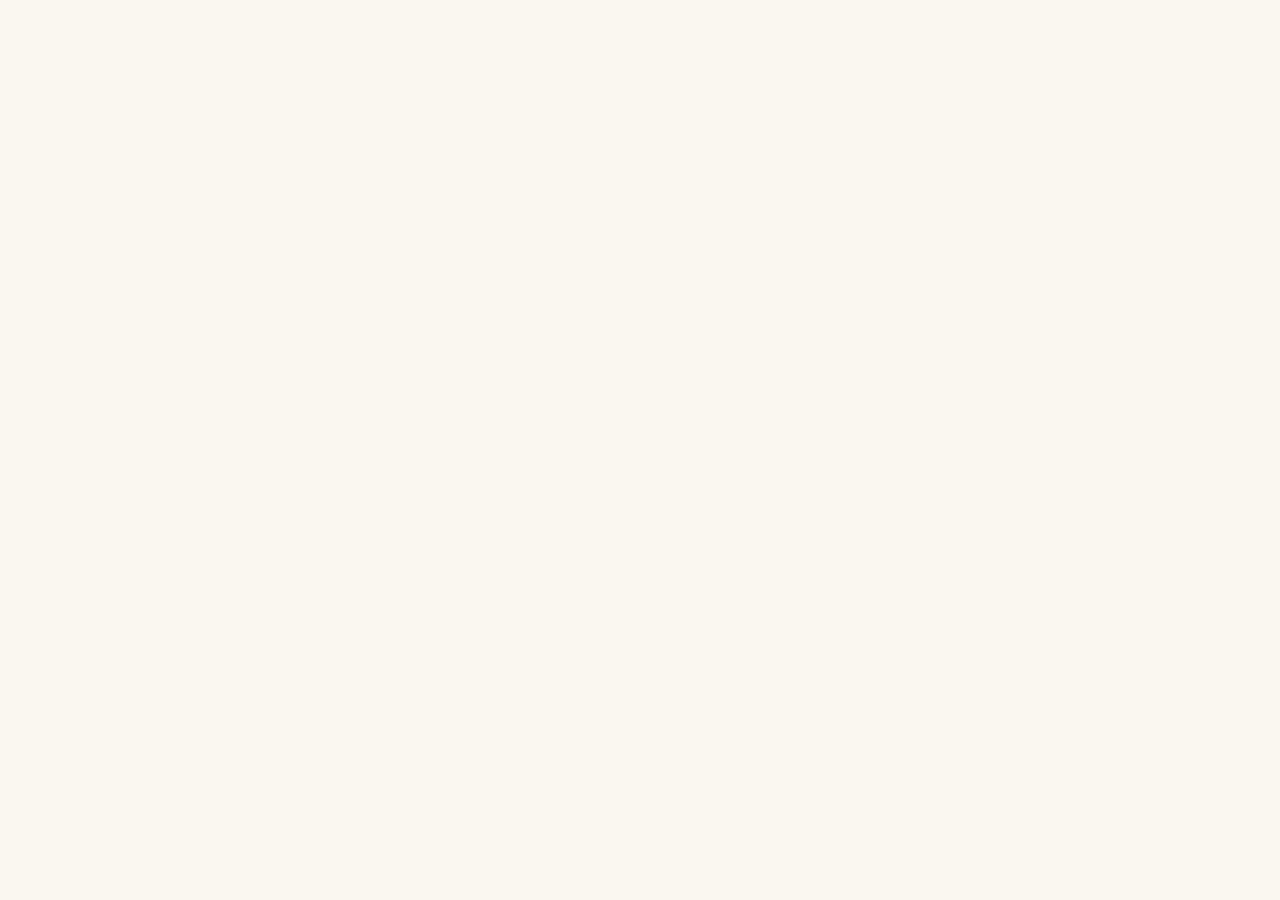
==== about.html @ ccf99bd1 "Add files via upload" ====
<!DOCTYPE html>
<html lang="en">
<head>
<meta charset="UTF-8" />
<meta name="viewport" content="width=device-width, initial-scale=1.0" />
<title>About — Beyond Japanese</title>
<link rel="preconnect" href="https://fonts.googleapis.com" />
<link rel="preconnect" href="https://fonts.gstatic.com" crossorigin />
<link href="https://fonts.googleapis.com/css2?family=Plus+Jakarta+Sans:wght@400;500;600;700;800&family=JetBrains+Mono:wght@400;500&display=swap" rel="stylesheet" />
<link rel="stylesheet" href="styles.css" />
<link rel="stylesheet" href="about-styles.css" />
</head>
<body>
<div id="root"></div>
<script src="https://unpkg.com/react@18.3.1/umd/react.development.js" integrity="sha384-hD6/rw4ppMLGNu3tX5cjIb+uRZ7UkRJ6BPkLpg4hAu/6onKUg4lLsHAs9EBPT82L" crossorigin="anonymous"></script>
<script src="https://unpkg.com/react-dom@18.3.1/umd/react-dom.development.js" integrity="sha384-u6aeetuaXnQ38mYT8rp6sbXaQe3NL9t+IBXmnYxwkUI2Hw4bsp2Wvmx4yRQF1uAm" crossorigin="anonymous"></script>
<script src="https://unpkg.com/@babel/standalone@7.29.0/babel.min.js" integrity="sha384-m08KidiNqLdpJqLq95G/LEi8Qvjl/xUYll3QILypMoQ65QorJ9Lvtp2RXYGBFj1y" crossorigin="anonymous"></script>
<script type="text/babel" src="sections.jsx?v=2"></script>
<script type="text/babel" src="about-page.jsx?v=2"></script>
</body>
</html>
---- styles.css ----
/* Beyond Japanese — Landing Page Styles */

:root {
  --blue: #0D7A99;
  --blue-deep: #0a5d75;
  --blue-soft: #e8f2f5;
  --red: #C63C47;
  --red-soft: #b73340;
  --beige: #F5EFE0;
  --beige-deep: #ece4cf;
  --cream: #FAF7F1;
  --white: #ffffff;
  --ink: #583822;
  --ink-soft: #383c3c;   /* medium-weight text — calm modern neutral */
  --brown: #583822;       /* warm earthy body / small supporting text */
  --stone: #6b6b6b;
  --stone-light: #9a9a9a;
  --green: #7A8F6E;
  --line: #e8e4d8;

  --radius-card: 24px;
  --radius-lg: 28px;
  --radius-pill: 999px;

  --shadow-card: 0 1px 2px rgba(31, 42, 46, 0.04), 0 8px 24px rgba(31, 42, 46, 0.06);
  --shadow-soft: 0 1px 2px rgba(31, 42, 46, 0.03), 0 12px 40px rgba(31, 42, 46, 0.05);
}

* { box-sizing: border-box; }
html, body { margin: 0; padding: 0; }

body {
  font-family: 'Plus Jakarta Sans', system-ui, -apple-system, sans-serif;
  background: var(--cream);
  color: var(--ink);
  line-height: 1.55;
  -webkit-font-smoothing: antialiased;
  font-feature-settings: "ss01", "cv11";
}

img { max-width: 100%; display: block; }

.container {
  max-width: 1240px;
  margin: 0 auto;
  padding: 0 32px;
}

.container-narrow {
  max-width: 980px;
  margin: 0 auto;
  padding: 0 32px;
}

/* Typography */
.eyebrow {
  font-size: 13px;
  font-weight: 600;
  letter-spacing: 0.18em;
  text-transform: uppercase;
  color: var(--red);
}
.eyebrow.muted { color: var(--blue); }

h1, h2, h3, h4 {
  font-weight: 700;
  letter-spacing: -0.02em;
  color: var(--ink);
  margin: 0;
  text-wrap: balance;
}

.h-display {
  font-size: clamp(48px, 7vw, 96px);
  font-weight: 800;
  line-height: 1.02;
  letter-spacing: -0.035em;
  color: var(--blue);
}

.h-section {
  font-size: clamp(36px, 4.5vw, 60px);
  font-weight: 800;
  line-height: 1.05;
  letter-spacing: -0.028em;
}

.h-card {
  font-size: 20px;
  font-weight: 700;
  line-height: 1.3;
}

p { margin: 0; color: var(--brown); }
.lead {
  font-size: 19px;
  line-height: 1.6;
  color: var(--brown);
  text-wrap: pretty;
}

/* Buttons */
.btn {
  display: inline-flex;
  align-items: center;
  justify-content: center;
  gap: 12px;
  padding: 18px 32px;
  border-radius: var(--radius-pill);
  font-family: inherit;
  font-size: 16px;
  font-weight: 600;
  letter-spacing: -0.005em;
  text-decoration: none;
  border: none;
  cursor: pointer;
  transition: transform 0.2s ease, background 0.2s ease, box-shadow 0.2s ease, color 0.2s ease;
  white-space: nowrap;
}
.btn-primary {
  background: var(--red);
  color: var(--white);
  box-shadow: 0 6px 20px rgba(198, 60, 71, 0.25);
}
.btn-primary:hover {
  background: var(--red-soft);
  transform: translateY(-1px);
  box-shadow: 0 10px 28px rgba(198, 60, 71, 0.3);
}
.btn-secondary {
  background: transparent;
  color: var(--blue);
  border: 1.5px solid var(--blue);
}
.btn-secondary:hover {
  background: var(--blue);
  color: var(--white);
  transform: translateY(-1px);
}
.btn-ghost {
  background: var(--beige);
  color: var(--ink);
}
.btn-ghost:hover { background: var(--beige-deep); }

.btn-sm { padding: 12px 22px; font-size: 14px; }

/* Header */
.header {
  position: sticky;
  top: 0;
  z-index: 50;
  background: rgba(250, 247, 241, 0.85);
  backdrop-filter: blur(16px);
  -webkit-backdrop-filter: blur(16px);
  border-bottom: 1px solid rgba(232, 228, 216, 0.6);
}
.header-inner {
  display: flex;
  align-items: center;
  justify-content: space-between;
  padding: 18px 32px;
  max-width: 1400px;
  margin: 0 auto;
  gap: 24px;
}
.logo {
  display: flex;
  align-items: center;
  gap: 10px;
  text-decoration: none;
  flex-shrink: 1;
  min-width: 0;
  max-width: 100%;
}
.logo-img {
  /* Width-based clamp keeps the logo visually prominent across sizes.
     height auto preserves the native aspect ratio at every width. */
  width: clamp(180px, 16vw, 320px);
  height: auto;
  max-width: 100%;
  object-fit: contain;
  display: block;
  flex-shrink: 0;
}
.logo-mark {
  width: 30px; height: 30px;
  border-radius: 50%;
  background: radial-gradient(circle at 50% 60%, var(--red) 0 38%, transparent 38%),
              radial-gradient(circle at 50% 70%, var(--blue) 0 14%, transparent 14%);
  background-color: var(--cream);
  border: 1.5px solid var(--red);
}
.nav {
  display: flex;
  align-items: center;
  gap: 36px;
}
.nav a {
  color: var(--ink-soft);
  text-decoration: none;
  font-size: 15px;
  font-weight: 500;
  transition: color 0.18s;
  display: inline-flex;
  align-items: center;
  line-height: 1;
}
.nav a svg { display: block; }
.nav a:hover { color: var(--blue); }

/* Hero */
.hero {
  position: relative;
  min-height: 92vh;
  overflow: hidden;
  background: var(--cream);
}
.hero-image {
  position: absolute;
  inset: 0;
  z-index: 0;
}
.hero-photo {
  position: absolute;
  inset: 0;
  width: 100%;
  height: 100%;
  object-fit: cover;
  object-position: center 40%;
  opacity: 0;
  transition: opacity 1.6s ease-in-out;
}
.hero-photo.active { opacity: 1; }
.hero-fade {
  position: absolute;
  inset: 0;
  background:
    linear-gradient(90deg,
      rgba(250,248,244,0.90) 0%,
      rgba(250,248,244,0.74) 35%,
      rgba(250,248,244,0.38) 65%,
      rgba(250,248,244,0) 100%),
    linear-gradient(rgba(250,248,244,0.30), rgba(250,248,244,0.30)),
    linear-gradient(180deg,
      rgba(250,247,241,0.20) 0%,
      rgba(250,247,241,0.12) 30%,
      rgba(250,247,241,0.30) 58%,
      rgba(250,247,241,0.85) 84%,
      var(--cream) 100%),
    radial-gradient(ellipse 90% 70% at 50% 60%, rgba(250,247,241,0.30) 0%, rgba(250,247,241,0) 75%);
  pointer-events: none;
  z-index: 1;
}
.hero-fade::after {
  content: "";
  position: absolute; inset: 0;
  background: linear-gradient(180deg, transparent 75%, var(--cream) 100%);
  pointer-events: none;
}
.hero-content {
  position: relative;
  z-index: 2;
  max-width: 1240px;
  margin: 0 auto;
  padding: 120px 32px 140px;
}
.hero-eyebrow {
  font-size: 14px;
  font-weight: 700;
  text-transform: uppercase;
  letter-spacing: 0.16em;
  color: var(--red);
  margin-bottom: 28px;
}
.hero h1 {
  margin-bottom: 32px;
  max-width: 900px;
  color: var(--blue);
  line-height: 1.22;
}
.hero-h1-indent {
  display: inline-block;
  margin-left: 2em;
}
.hero-h1-line {
  display: inline-block;
  opacity: 0;
  transform: translateY(30px);
  animation: heroLineRise 2.2s cubic-bezier(0.22, 1, 0.36, 1) forwards;
}
.hero-h1-line:nth-child(1) { animation-delay: 0.35s; }
.hero-h1-indent.hero-h1-line { animation-delay: 0.35s; }
@keyframes heroLineRise {
  to { opacity: 1; transform: translateY(0); }
}
@media (prefers-reduced-motion: reduce) {
  .hero-h1-line { animation: none; opacity: 1; transform: none; }
}
.hero-sub {
  font-size: 20px;
  line-height: 1.6;
  color: var(--brown);
  max-width: 560px;
  margin-bottom: 44px;
  text-wrap: pretty;
}
.hero-ctas {
  display: flex;
  flex-wrap: wrap;
  gap: 16px;
  margin-bottom: 56px;
}
.hero-support {
  font-size: 16px;
  color: var(--brown);
  font-style: italic;
  max-width: 480px;
}

/* Sections */
.section {
  padding: 120px 0;
  position: relative;
}
.section-tight { padding: 96px 0; }
.section-large { padding: 160px 0; }
.section-beige { background: var(--beige); }
.section-white { background: var(--white); }
.section-cream { background: var(--cream); }

.section-head {
  text-align: center;
  margin-bottom: 72px;
}
.section-head .eyebrow { margin-bottom: 16px; display: inline-block; }
.section-head h2 { margin-bottom: 16px; }
.section-head .lead { max-width: 620px; margin: 0 auto; }

/* Designed-for section — simple 2×2 icon + text benefit grid */
.designed-head { margin-bottom: 72px; }
.fan-divider {
  display: flex;
  align-items: center;
  justify-content: center;
  gap: 14px;
  margin-bottom: 22px;
}
.fan-line {
  width: 64px;
  height: 1px;
  background: rgba(31, 42, 46, 0.18);
}
.designed-title {
  font-size: clamp(36px, 4.4vw, 56px);
  color: var(--blue-deep);
  letter-spacing: -0.025em;
  font-weight: 800;
  line-height: 1.1;
  margin-bottom: 18px;
  text-wrap: balance;
}
.designed-sub {
  font-size: 16px;
  color: var(--ink-soft);
  line-height: 1.65;
  max-width: 720px;
  margin: 0 auto;
  text-wrap: pretty;
}
.benefit-grid {
  display: grid;
  grid-template-columns: repeat(2, 1fr);
  gap: 24px;
  max-width: 1100px;
  margin: 0 auto;
}
.benefit-card {
  background: var(--white);
  border: 1px solid var(--line);
  border-radius: 24px;
  padding: 36px 40px;
  display: flex;
  flex-direction: row;
  align-items: center;
  text-align: left;
  gap: 28px;
  box-shadow: 0 1px 2px rgba(31, 42, 46, 0.03);
  transition: transform 0.25s ease, box-shadow 0.25s ease, border-color 0.25s ease;
}
.benefit-card:hover {
  transform: translateY(-2px);
  border-color: rgba(13, 122, 153, 0.22);
  box-shadow: 0 1px 2px rgba(31, 42, 46, 0.04), 0 14px 32px rgba(31, 42, 46, 0.05);
}
.benefit-icon {
  flex-shrink: 0;
  width: 88px;
  height: 88px;
  border-radius: 50%;
  background: #F3EEE6;
  color: #0F4C5C;
  display: flex;
  align-items: center;
  justify-content: center;
  padding: 18px;
}
.benefit-icon img {
  width: 100%;
  height: 100%;
  object-fit: contain;
  display: block;
}
.benefit-icon svg {
  width: 100%;
  height: 100%;
  display: block;
  overflow: visible;
}
.benefit-text {
  flex: 1;
  min-width: 0;
}
.benefit-title {
  font-size: 21px;
  font-weight: 800;
  letter-spacing: -0.02em;
  line-height: 1.25;
  color: var(--blue);
  margin: 0 0 8px;
  text-wrap: balance;
}
.benefit-desc {
  font-size: 15.5px;
  line-height: 1.5;
  color: var(--brown);
  margin: 0;
  text-wrap: pretty;
}

/* About Ayumi */
.about {
  display: grid;
  grid-template-columns: 1fr 1.05fr;
  gap: 64px;
  align-items: stretch;
}
.about-content {
  display: flex;
  flex-direction: column;
  justify-content: flex-start;
  max-width: 540px;
  padding: 8px 0;
}
.about-link {
  margin-top: auto;
  padding-top: 32px;
}
.about-photo {
  aspect-ratio: 4/5;
  width: 100%;
  max-width: 480px;
  background: var(--beige-deep);
  border-radius: var(--radius-lg);
  overflow: hidden;
  position: relative;
  box-shadow: var(--shadow-soft);
}
.about-img {
  position: absolute;
  inset: 0;
  width: 100%;
  height: 100%;
  object-fit: cover;
  opacity: 0;
  transition: opacity 0.9s ease;
}
.about-img.active { opacity: 1; }
.photo-placeholder {
  width: 100%;
  height: 100%;
  background:
    repeating-linear-gradient(135deg, rgba(122,143,110,0.18) 0 12px, rgba(122,143,110,0.08) 12px 24px);
  display: flex; align-items: center; justify-content: center;
  position: relative;
}
.photo-placeholder.tone-warm {
  background: repeating-linear-gradient(135deg, rgba(198,156,120,0.18) 0 12px, rgba(198,156,120,0.08) 12px 24px), #efe1cd;
}
.photo-placeholder.tone-cool {
  background: repeating-linear-gradient(135deg, rgba(13,122,153,0.14) 0 12px, rgba(13,122,153,0.06) 12px 24px), #d6e6ea;
}
.photo-placeholder.tone-green {
  background: repeating-linear-gradient(135deg, rgba(122,143,110,0.22) 0 12px, rgba(122,143,110,0.1) 12px 24px), #d6e0c8;
}
.photo-placeholder.tone-night {
  background: repeating-linear-gradient(135deg, rgba(40,52,68,0.5) 0 12px, rgba(40,52,68,0.3) 12px 24px), #2d3a4c;
  color: rgba(255,255,255,0.8);
}
.photo-label {
  position: absolute;
  bottom: 14px;
  left: 14px;
  font-family: 'JetBrains Mono', monospace;
  font-size: 10.5px;
  letter-spacing: 0.08em;
  text-transform: uppercase;
  background: rgba(255,255,255,0.85);
  color: var(--ink);
  padding: 5px 10px;
  border-radius: 4px;
}
.photo-placeholder.tone-night .photo-label {
  background: rgba(0,0,0,0.55);
  color: rgba(255,255,255,0.9);
}
.about-photo .dots {
  position: absolute;
  bottom: 18px; left: 50%; transform: translateX(-50%);
  display: flex; gap: 6px; z-index: 2;
}
.about-photo .dot {
  width: 8px; height: 8px; border-radius: 50%;
  background: rgba(255,255,255,0.55);
  border: none;
  padding: 0;
  cursor: pointer;
  transition: background 0.2s, transform 0.2s;
}
.about-photo .dot:hover { background: rgba(255,255,255,0.85); }
.about-photo .dot.active { background: var(--white); transform: scale(1.15); }
.about-arrow {
  position: absolute;
  top: 50%;
  transform: translateY(-50%);
  z-index: 3;
  width: 42px;
  height: 42px;
  border-radius: 50%;
  border: none;
  background: rgba(255,255,255,0.82);
  color: var(--ink);
  display: flex;
  align-items: center;
  justify-content: center;
  cursor: pointer;
  opacity: 0;
  transition: opacity 0.25s ease, background 0.2s ease, transform 0.2s ease;
  box-shadow: 0 4px 14px rgba(0,0,0,0.18);
}
.about-photo:hover .about-arrow { opacity: 1; }
.about-arrow:hover { background: #fff; }
.about-arrow:active { transform: translateY(-50%) scale(0.94); }
.about-arrow-prev { left: 14px; }
.about-arrow-next { right: 14px; }
@media (hover: none) {
  .about-arrow { opacity: 1; background: rgba(255,255,255,0.9); }
}
.about-content .eyebrow { color: var(--ink-soft); margin-bottom: 24px; display: inline-block; }
.about-eyebrow-word {
  display: inline-block;
  margin-right: 14px;
  margin-bottom: 24px;
  color: #593922;
  font-size: clamp(24px, 2.6vw, 34px);
  font-weight: 600;
  letter-spacing: 0.02em;
  line-height: 1.1;
  font-family: -apple-system, BlinkMacSystemFont, 'Plus Jakarta Sans', sans-serif;
}
.about-eyebrow-word:last-of-type { margin-right: 0; }
.about-content h2 {
  font-size: clamp(32px, 3.4vw, 48px);
  line-height: 1.08;
  color: var(--blue);
  margin-bottom: 28px;
}
.about-content .lead { margin-bottom: 28px; }
.about-link {
  display: inline-flex;
  align-items: center;
  gap: 10px;
  font-weight: 700;
  color: var(--blue);
  text-decoration: none;
  font-size: 17px;
  transition: gap 0.2s;
}
.about-link:hover { gap: 14px; }

/* Practical Japanese */
/* Practical Japanese — 4-column cards: text overlaid on full-bleed photo */
.scenes-grid {
  display: grid;
  grid-template-columns: repeat(4, 1fr);
  gap: 18px;
  max-width: 940px;
  margin: 0 auto;
}
.scene-card {
  position: relative;
  aspect-ratio: 4 / 5;
  border-radius: 22px;
  overflow: hidden;
  background: var(--white);
  box-shadow: 0 1px 2px rgba(31, 42, 46, 0.04), 0 10px 28px rgba(31, 42, 46, 0.05);
  transition: transform 0.3s ease, box-shadow 0.3s ease;
}
.scene-card:hover {
  transform: translateY(-3px);
  box-shadow: var(--shadow-soft);
}
.scene-bg {
  position: absolute;
  inset: 0;
  width: 100%;
  height: 100%;
  object-fit: cover;
  filter: saturate(0.62) brightness(1.04) contrast(0.92);
}
.scene-wash {
  position: absolute;
  inset: 0;
  /* even hazy white veil across the whole photo (softens it overall), plus a bottom darkening for legible titles */
  background:
    linear-gradient(180deg, rgba(250,247,241,0.30) 0%, rgba(250,247,241,0.30) 100%),
    linear-gradient(180deg,
      rgba(250,247,241,0.30) 0%,
      rgba(250,247,241,0.12) 34%,
      rgba(18,25,29,0.24) 60%,
      rgba(15,21,25,0.70) 84%,
      rgba(12,17,20,0.90) 100%);
}
.scene-overlay {
  position: absolute;
  left: 0;
  right: 0;
  bottom: 0;
  padding: 20px 20px 22px;
  z-index: 2;
}
.scene-title {
  font-size: 17px;
  font-weight: 800;
  letter-spacing: -0.02em;
  line-height: 1.2;
  color: #fff;
  margin: 0 0 10px;
  text-wrap: balance;
  text-shadow: 0 1px 3px rgba(0,0,0,0.55), 0 2px 18px rgba(0,0,0,0.45);
}
.scene-title::after {
  content: "";
  display: block;
  width: 30px;
  height: 2px;
  margin-top: 10px;
  background: var(--blue);
  border-radius: 999px;
}
.scene-desc {
  font-size: 13px;
  line-height: 1.55;
  color: rgba(255,255,255,0.94);
  text-wrap: pretty;
  text-shadow: 0 1px 3px rgba(0,0,0,0.5), 0 2px 14px rgba(0,0,0,0.4);
}

/* Portal */
.portal {
  display: grid;
  grid-template-columns: 1fr 1.2fr;
  gap: 80px;
  align-items: center;
  padding-bottom: 40px;
}
.portal-content .eyebrow { margin-bottom: 24px; display: inline-block; }
.portal-content h2 {
  font-size: clamp(40px, 4.2vw, 60px);
  margin-bottom: 28px;
  line-height: 1.05;
}
.portal-content .lead { margin-bottom: 36px; max-width: 520px; }
.portal-features {
  display: flex;
  flex-direction: column;
  gap: 18px;
  margin-bottom: 40px;
}
.portal-feat {
  display: flex;
  align-items: center;
  gap: 14px;
  font-weight: 700;
  color: var(--ink);
  font-size: 16px;
}
.portal-check {
  width: 26px; height: 26px;
  border-radius: 50%;
  border: 1.5px solid var(--blue);
  color: var(--blue);
  display: flex; align-items: center; justify-content: center;
  flex-shrink: 0;
}

/* Dashboard mockup — image carousel */
.portal-mock-wrap {
  position: relative;
}
.portal-mock-frame {
  position: relative;
  display: flex;
  align-items: center;
  justify-content: center;
  gap: 16px;
}
.portal-mock {
  background: var(--white);
  border-radius: 36px;
  padding: 10px;
  box-shadow: var(--shadow-soft), 0 30px 60px rgba(0,0,0,0.08);
  width: clamp(240px, 22vw, 320px);
  flex-shrink: 0;
}
.portal-mock-inner {
  background: var(--cream);
  border-radius: 28px;
  overflow: hidden;
  aspect-ratio: 9 / 19;
  position: relative;
}
.mock-img {
  position: absolute;
  inset: 0;
  width: 100%;
  height: 100%;
  object-fit: cover;
  object-position: top center;
  opacity: 0;
  transition: opacity 0.5s ease;
}
.mock-img.active { opacity: 1; }
.mock-nav {
  width: 52px;
  height: 52px;
  border-radius: 50%;
  border: 1.5px solid var(--blue-soft);
  background: var(--white);
  color: var(--blue);
  display: flex;
  align-items: center;
  justify-content: center;
  cursor: pointer;
  box-shadow: 0 8px 24px rgba(13, 122, 153, 0.1);
  transition: transform 0.2s, background 0.2s, color 0.2s, border-color 0.2s;
  flex-shrink: 0;
}
.mock-nav:hover {
  background: var(--blue);
  color: var(--white);
  border-color: var(--blue);
  transform: scale(1.05);
}
.mock-dots {
  position: absolute;
  bottom: -36px;
  left: 50%;
  transform: translateX(-50%);
  display: flex;
  gap: 8px;
}
.mock-dot {
  width: 8px;
  height: 8px;
  border-radius: 50%;
  border: none;
  padding: 0;
  background: var(--line);
  cursor: pointer;
  transition: background 0.2s, transform 0.2s, width 0.2s;
}
.mock-dot:hover { background: var(--stone-light); }
.mock-dot.active {
  background: var(--blue);
  width: 24px;
  border-radius: 4px;
}

/* Testimonials */
/* Testimonials — single-card carousel */
.tcarousel {
  display: flex;
  align-items: center;
  gap: 20px;
  max-width: 900px;
  margin: 0 auto;
}
.tcarousel-viewport {
  overflow: hidden;
  flex: 1;
  border-radius: var(--radius-card);
}
.tcarousel-track {
  display: flex;
  gap: 24px;
  transition: transform 0.5s cubic-bezier(0.4, 0, 0.2, 1);
}
.tcarousel-slide {
  flex: 0 0 calc((100% - (var(--tpv) - 1) * 24px) / var(--tpv));
  min-width: 0;
  display: flex;
}
.testimonial {
  background: var(--white);
  border-radius: var(--radius-card);
  padding: 32px 30px;
  box-shadow: var(--shadow-card);
  display: flex;
  flex-direction: column;
  margin: 0;
  width: 100%;
  position: relative;
  min-height: 300px;
}
.testimonial-mark {
  font-size: 64px;
  line-height: 0.8;
  font-weight: 800;
  color: var(--beige-deep);
  height: 36px;
  display: block;
  margin-bottom: 6px;
  font-family: Georgia, serif;
}
.testimonial-quote {
  font-size: 16px;
  line-height: 1.62;
  color: var(--ink);
  margin: 0 0 24px;
  flex: 1;
  text-wrap: pretty;
  font-weight: 500;
}
.testimonial-by {
  display: flex;
  flex-direction: column;
  gap: 3px;
}
.testimonial-name { font-weight: 700; font-size: 16px; color: var(--ink); }
.testimonial-meta { font-size: 13px; color: var(--stone); letter-spacing: 0.01em; }

.tcarousel-arrow {
  flex-shrink: 0;
  width: 52px;
  height: 52px;
  border-radius: 50%;
  border: 1px solid var(--line);
  background: var(--white);
  color: var(--blue);
  display: flex;
  align-items: center;
  justify-content: center;
  cursor: pointer;
  transition: background 0.2s ease, color 0.2s ease, transform 0.2s ease, box-shadow 0.2s ease;
  box-shadow: var(--shadow-card);
}
.tcarousel-arrow:hover {
  background: var(--blue);
  color: var(--white);
  transform: scale(1.05);
}
.tcarousel-arrow:disabled {
  opacity: 0.35;
  cursor: default;
}
.tcarousel-arrow:disabled:hover {
  background: var(--white);
  color: var(--blue);
  transform: none;
}
.tcarousel-dots {
  display: flex;
  justify-content: center;
  gap: 10px;
  margin-top: 32px;
}
.tcarousel-dot {
  width: 9px;
  height: 9px;
  border-radius: 50%;
  border: none;
  background: var(--beige-deep);
  cursor: pointer;
  padding: 0;
  transition: background 0.2s ease, transform 0.2s ease, width 0.2s ease;
}
.tcarousel-dot:hover { background: var(--stone-light); }
.tcarousel-dot.active {
  background: var(--blue);
  width: 26px;
  border-radius: 999px;
}

/* Timeline / Lesson flow — experiential vertical journey.
   Duration is the dominant visual element; the core practice step is featured. */
.journey {
  max-width: 860px;
  margin: 48px auto 0;
  display: flex;
  flex-direction: column;
}
.journey-step {
  display: grid;
  grid-template-columns: 88px 1fr;
  gap: 30px;
  position: relative;
  padding: 14px 0;
}
/* Continuous spine drawn behind the duration column */
.journey-rail {
  position: relative;
  display: flex;
  flex-direction: column;
  align-items: flex-end;
  justify-content: center;
  text-align: right;
  padding-right: 30px;
}
.journey-rail::before {
  content: "";
  position: absolute;
  right: 0;
  top: -14px;
  bottom: -14px;
  width: 2px;
  background: var(--beige-deep);
}
.journey-step:first-child .journey-rail::before { top: 50%; }
.journey-step:last-child .journey-rail::before { bottom: 50%; }
.journey-dot {
  position: absolute;
  right: -5px;
  top: 50%;
  transform: translateY(-50%);
  width: 12px;
  height: 12px;
  border-radius: 50%;
  background: var(--white);
  border: 2.5px solid var(--blue);
  z-index: 1;
}
.journey-time {
  display: flex;
  flex-direction: column;
  align-items: flex-end;
  line-height: 1;
}
.journey-time-num {
  font-size: 22px;
  font-weight: 600;
  letter-spacing: -0.02em;
  color: var(--brown);
  font-variant-numeric: tabular-nums;
}
.journey-time-unit {
  font-size: 11px;
  font-weight: 600;
  letter-spacing: 0.14em;
  text-transform: uppercase;
  color: var(--stone-light);
  margin-top: 5px;
}
/* Content card */
.journey-card {
  background: var(--cream);
  border: 1px solid var(--line);
  border-radius: 20px;
  padding: 26px 28px;
  position: relative;
  display: flex;
  align-items: flex-start;
  gap: 22px;
  transition: transform 0.3s ease, box-shadow 0.3s ease, border-color 0.3s ease;
}
.journey-card-body {
  flex: 0 1 auto;
  min-width: 0;
}
.journey-desc { max-width: 52ch; }
@media (hover: hover) {
  .journey-card:hover {
    transform: translateY(-4px);
    box-shadow: var(--shadow-soft);
    border-color: var(--beige-deep);
  }
  .journey-card:hover .journey-icon { transform: scale(1.08); }
}
.journey-card-top {
  order: 2;
  flex-shrink: 0;
  margin-top: 2px;
}
.journey-num {
  font-weight: 500;
  color: var(--stone-light);
  letter-spacing: 0.01em;
  font-variant-numeric: tabular-nums;
}
.journey-sep {
  font-weight: 500;
  color: var(--stone-light);
}
.journey-icon {
  width: 70px;
  height: 70px;
  display: flex;
  align-items: center;
  justify-content: center;
  color: var(--red);
  flex-shrink: 0;
  transition: transform 0.3s ease;
}
.journey-icon svg { width: 100%; height: 100%; display: block; }
.journey-title {
  font-size: 23px;
  font-weight: 800;
  letter-spacing: -0.02em;
  line-height: 1.2;
  color: var(--ink);
  margin: 0 0 8px;
  text-wrap: balance;
}
.journey-desc {
  font-size: 16px;
  line-height: 1.65;
  color: var(--brown);
  margin: 0;
  text-wrap: pretty;
}

@media (max-width: 640px) {
  .journey-step {
    grid-template-columns: 64px 1fr;
    gap: 18px;
    padding: 12px 0;
  }
  .journey-rail { padding-right: 18px; }
  .journey-card { padding: 22px 22px; }
  .journey-icon { width: 58px; height: 58px; }
  .journey-title { font-size: 20px; }
}

/* Pricing */
.pricing-head {
  max-width: 1080px;
  margin: 0 auto 64px;
  text-align: left;
}
.pricing-head .eyebrow {
  display: inline-block;
  margin-bottom: 18px;
}
.pricing-head .h-section {
  font-size: clamp(36px, 4.2vw, 56px);
  line-height: 1.08;
  color: var(--blue);
  letter-spacing: -0.028em;
  max-width: 920px;
  margin-bottom: 24px;
}
.pricing-sub {
  font-size: 17px;
  line-height: 1.7;
  color: var(--brown);
  max-width: 640px;
  margin: 0;
  text-wrap: pretty;
}
.pricing-grid {
  display: grid;
  grid-template-columns: repeat(3, 1fr);
  gap: 22px;
  align-items: stretch;
  max-width: 1080px;
  margin: 0 auto;
}
.price-card {
  background: var(--white);
  border: 1px solid var(--line);
  border-radius: 24px;
  padding: 44px 40px 40px;
  display: flex;
  flex-direction: column;
  position: relative;
  transition: transform 0.25s ease, box-shadow 0.25s ease, border-color 0.25s ease;
  box-shadow: 0 1px 2px rgba(31, 42, 46, 0.03);
}
.price-card:hover {
  transform: translateY(-2px);
  box-shadow: var(--shadow-card);
  border-color: rgba(13, 122, 153, 0.28);
}
.price-card.featured {
  background: #F4EFE6;
  border-color: rgba(13, 122, 153, 0.22);
  box-shadow: 0 1px 2px rgba(31, 42, 46, 0.03), 0 12px 32px rgba(122, 90, 50, 0.07);
}
.price-name {
  font-size: 26px;
  font-weight: 800;
  letter-spacing: -0.02em;
  text-transform: none;
  color: var(--ink);
  margin-bottom: 22px;
  line-height: 1.2;
}
.featured .price-name { color: var(--ink); }
.price-amount {
  font-size: clamp(44px, 4vw, 54px);
  font-weight: 800;
  letter-spacing: -0.03em;
  line-height: 1;
  color: var(--blue);
  margin-bottom: 10px;
  display: block;
}
.featured .price-amount { color: var(--blue); }
.price-unit {
  font-size: 16px;
  color: var(--ink-soft);
  font-weight: 500;
  letter-spacing: -0.005em;
  margin-bottom: 0;
}
.featured .price-unit { color: var(--ink-soft); }
.price-note {
  font-size: 14px;
  font-weight: 500;
  color: var(--red);
  margin-top: 4px;
  min-height: 1.2em; /* reserve savings row on every card so dividers align */
  letter-spacing: -0.005em;
}
.price-rule {
  display: block;
  height: 0;
  border-top: 1px dashed rgba(88, 56, 34, 0.28);
  margin: 24px 0 0;
}
.price-desc {
  font-size: 15.5px;
  line-height: 1.75;
  color: var(--brown);
  margin-top: 24px;
  flex: 1 1 auto;
  text-wrap: pretty;
}
.featured .price-desc {
  color: var(--brown);
}
.price-badge {
  display: inline-flex;
  align-items: center;
  align-self: center;
  font-family: 'JetBrains Mono', monospace;
  font-size: 11px;
  font-weight: 600;
  letter-spacing: 0.18em;
  text-transform: uppercase;
  color: var(--red);
  border: 1.5px solid var(--red);
  border-radius: 999px;
  padding: 9px 20px;
  margin-top: 28px;
  background: transparent;
}
.price-link {
  display: inline-flex;
  align-items: center;
  gap: 10px;
  margin-top: 24px;
  font-size: 17px;
  font-weight: 700;
  color: var(--blue);
  text-decoration: none;
  letter-spacing: -0.01em;
  align-self: center;
  transition: gap 0.2s ease, color 0.2s ease;
}
.price-link:hover {
  gap: 14px;
}
.price-link.price-link-featured {
  color: var(--red);
}
.price-btn {
  align-self: stretch;
  margin-top: 32px;
  padding: 16px 24px;
  font-size: 15px;
  font-weight: 700;
  justify-content: center;
  letter-spacing: -0.005em;
}

/* Pricing footer CTA */
.pricing-cta {
  max-width: 1080px;
  margin: 56px auto 0;
  display: flex;
  justify-content: center;
}
.pricing-note {
  display: flex;
  align-items: center;
  gap: 32px;
  flex-wrap: wrap;
  justify-content: center;
  color: var(--brown);
  font-size: 14px;
  margin-top: 0;
}
.pricing-note span {
  display: inline-flex; align-items: center; gap: 8px;
}
.pricing-note svg,
.pricing-note svg * {
  stroke: #0d7a99 !important;
}

/* FAQ */
.faq-list {
  max-width: 880px;
  margin: 0 auto;
  display: flex;
  flex-direction: column;
  gap: 18px;
}
.faq-item {
  background: var(--beige);
  border-radius: 20px;
  overflow: hidden;
  transition: background 0.2s;
}
.faq-item.open { background: var(--beige-deep); }
.faq-q {
  width: 100%;
  background: none;
  border: none;
  padding: 26px 32px;
  font-family: inherit;
  font-size: 17px;
  font-weight: 700;
  color: var(--ink-soft);
  text-align: left;
  cursor: pointer;
  display: flex;
  align-items: center;
  justify-content: space-between;
  gap: 24px;
  letter-spacing: -0.01em;
}
.faq-q svg { transition: transform 0.25s; flex-shrink: 0; }
.faq-item.open .faq-q svg { transform: rotate(180deg); }
.faq-a {
  padding: 0 32px 26px;
  font-size: 16px;
  color: var(--brown);
  line-height: 1.65;
  max-width: 720px;
}
.faq-more {
  display: inline-flex;
  margin: 56px auto 0;
  align-items: center;
  gap: 10px;
  color: var(--blue);
  text-decoration: none;
  font-weight: 600;
  font-style: italic;
  font-size: 15px;
  border-bottom: 1px solid currentColor;
  padding-bottom: 4px;
}
.faq-more-wrap { text-align: center; }

/* Final CTA — split layout: photo left, deep teal panel right */
.final-cta {
  position: relative;
  padding: 0;
  background: var(--cream);
}
.final-cta-split {
  display: grid;
  grid-template-columns: 1fr 1fr;
  min-height: 640px;
}
.final-cta-photo-pane {
  position: relative;
  overflow: hidden;
  background: var(--beige);
}
.final-cta-photo {
  position: absolute;
  inset: 0;
  width: 100%;
  height: 100%;
  object-fit: cover;
  display: block;
}
.final-cta-text-pane {
  background: #1f5266;
  color: var(--white);
  display: flex;
  align-items: center;
  padding: clamp(56px, 7vw, 120px) clamp(40px, 6vw, 96px);
}
.final-cta-content {
  max-width: 560px;
}
.final-cta-content h2 {
  font-size: clamp(36px, 4vw, 56px);
  line-height: 1.08;
  font-weight: 800;
  letter-spacing: -0.025em;
  color: var(--white);
  margin-bottom: 28px;
  text-wrap: balance;
}
.final-cta-content .lead {
  font-size: 17px;
  line-height: 1.65;
  color: rgba(255, 255, 255, 0.88);
  margin-bottom: 48px;
  max-width: 480px;
}
.btn-cta-light {
  background: var(--white);
  color: #1f5266;
  padding: 22px 38px;
  font-size: 18px;
  font-weight: 700;
  letter-spacing: -0.005em;
  border-radius: var(--radius-pill);
  display: inline-flex;
  align-items: center;
  gap: 14px;
  text-decoration: none;
  box-shadow: 0 12px 32px rgba(0, 0, 0, 0.18);
  transition: transform 0.2s ease, box-shadow 0.2s ease, background 0.2s ease;
}
.btn-cta-light:hover {
  transform: translateY(-1px);
  background: var(--beige);
  box-shadow: 0 16px 40px rgba(0, 0, 0, 0.22);
}
.final-cta-note {
  margin-top: 22px;
  font-size: 15px;
  color: rgba(255, 255, 255, 0.75);
  letter-spacing: -0.005em;
}

/* Footer */
.footer {
  background: var(--cream);
  padding: 80px 0 48px;
  border-top: 1px solid var(--line);
}
.footer-grid {
  display: grid;
  grid-template-columns: 1.4fr 1fr 1fr 1fr;
  gap: 48px;
  margin-bottom: 56px;
}
.footer-tag {
  color: var(--brown);
  font-size: 14px;
  margin-top: 16px;
  max-width: 280px;
  line-height: 1.6;
}
.footer-col h4 {
  font-size: 13px;
  font-weight: 700;
  letter-spacing: 0.1em;
  text-transform: uppercase;
  color: var(--ink-soft);
  margin-bottom: 20px;
}
.footer-col a {
  display: block;
  color: var(--brown);
  text-decoration: none;
  font-size: 14.5px;
  margin-bottom: 10px;
  transition: color 0.15s;
}
.footer-col a:hover { color: var(--blue); }
.footer-bottom {
  display: flex;
  justify-content: space-between;
  align-items: center;
  padding-top: 32px;
  border-top: 1px solid var(--line);
  font-size: 13px;
  color: var(--brown);
}

/* Reveal animation */
.reveal {
  opacity: 0;
  transform: translateY(20px);
  transition: opacity 0.8s ease, transform 0.8s ease;
}
.reveal.in {
  opacity: 1;
  transform: translateY(0);
}

/* ---------- Responsive ----------
   Three breakpoint bands: desktop (default) / tablet (≤ 1099) / mobile (≤ 768).
   Side-by-side layouts only collapse at the mobile breakpoint. */

/* Tablet: constrain image sizes, keep horizontal splits, slightly tighter rhythm */
@media (max-width: 1099px) {
  .container { padding: 0 28px; }
  .header-inner { padding: 14px 24px; gap: 16px; }
  .nav { gap: 22px; }
  .nav a { font-size: 14px; }

  .section { padding: 96px 0; }
  .section-large { padding: 120px 0; }

  /* Designed-for follows the same rhythm as Practical Japanese: 2×2 staying through tablet */
  .benefit-grid { gap: 18px; max-width: none; }
  .benefit-card { padding: 30px 28px; gap: 22px; }
  .benefit-icon { width: 76px; height: 76px; padding: 15px; }

  .about { gap: 48px; align-items: center; }
  .about-photo { max-width: 380px; }
  .about-content h2 { font-size: clamp(28px, 3.4vw, 40px); }

  .portal { gap: 56px; }
  .portal-mock { width: clamp(240px, 28vw, 300px); }

  .practical-grid { grid-template-columns: repeat(4, 1fr); gap: 14px; }
  .scenes-grid { grid-template-columns: repeat(2, 1fr); gap: 16px; max-width: 680px; }
  .scenes-grid .scene-card { aspect-ratio: 16 / 11; }

  .pricing-grid { gap: 16px; max-width: none; }
  .price-card { padding: 40px 30px 36px; }
  .price-amount { font-size: 40px; }

  .testimonial { padding: 32px 26px; min-height: 0; }
  .testimonial-quote { font-size: 16.5px; }
  .tcarousel { gap: 8px; }
  .tcarousel-arrow { width: 42px; height: 42px; }
}

/* Mobile: stack side-by-side layouts and reduce padding */
@media (max-width: 768px) {
  .container { padding: 0 20px; }
  .nav { display: none; }

  .section { padding: 72px 0; }
  .section-large { padding: 88px 0; }
  .section-head { margin-bottom: 48px; }

  .feature-grid { grid-template-columns: repeat(2, 1fr); gap: 14px; }
  .feature-card { padding: 26px 22px; }
  /* Benefit grid stays 2×2 on mobile to preserve the editorial rhythm */
  /* Benefit grid: single column on mobile, icon-left layout preserved */
  .benefit-grid { grid-template-columns: 1fr; gap: 14px; }
  .benefit-card {
    padding: 24px 22px;
    gap: 18px;
  }
  .benefit-icon { width: 64px; height: 64px; padding: 13px; }
  .benefit-title { font-size: 17px; margin-bottom: 6px; }
  .benefit-desc { font-size: 14px; }

  .about { grid-template-columns: 1fr; gap: 32px; }
  .about-photo { max-width: 440px; margin: 0 auto; }

  .practical-grid { grid-template-columns: repeat(2, 1fr); gap: 12px; }
  .scenes-grid { grid-template-columns: 1fr; gap: 16px; max-width: 420px; }
  .scene-card { aspect-ratio: 16 / 11; }

  .portal { grid-template-columns: 1fr; gap: 48px; padding-bottom: 60px; }
  .portal-mock { width: clamp(220px, 60vw, 300px); }
  .mock-nav { width: 44px; height: 44px; }
  .portal-mock-frame { gap: 10px; }

  .tcarousel-arrow { width: 38px; height: 38px; }

  .pricing-grid { grid-template-columns: 1fr; max-width: 440px; margin: 0 auto; }
  .price-card.featured { transform: none; }
  .pricing-cta { flex-direction: column; align-items: flex-start; }
  .pricing-cta-btn { width: 100%; justify-content: center; }

  .footer-grid { grid-template-columns: repeat(2, 1fr); gap: 32px; }

  .final-cta-split { grid-template-columns: 1fr; min-height: 0; }
  .final-cta-photo-pane { aspect-ratio: 4/3; min-height: 280px; }
  .final-cta-text-pane { padding: 56px 28px 64px; }

  .timeline::before { left: 56px; }
  .timeline-item { grid-template-columns: 56px 1fr; gap: 24px; }
  .timeline-num::after { display: none; }
  .hero-content { padding: 96px 24px 120px; }
  .hero-ctas .btn { width: 100%; }
  .hero-h1-indent { margin-left: 1.4em; }
}
---- about-styles.css ----
/* About page — extends the main design system */

.about-page {
  background: var(--cream);
}

/* Serif display face for editorial headlines */
.about-serif {
  font-family: 'Plus Jakarta Sans', system-ui, -apple-system, sans-serif;
  font-weight: 700;
  letter-spacing: -0.025em;
}

/* Shared red eyebrow label */
.about-eyebrow-label {
  display: inline-block;
  font-size: 13px;
  font-weight: 700;
  letter-spacing: 0.18em;
  text-transform: uppercase;
  color: var(--red);
}

.about-divider {
  display: block;
  width: 56px;
  height: 2px;
  background: var(--red);
  border-radius: 999px;
}

/* ---------- Top intro: photo left, text right ---------- */
.about-intro {
  padding: clamp(80px, 9vw, 120px) 0 clamp(64px, 7vw, 96px);
}
.about-intro-grid {
  display: grid;
  grid-template-columns: 0.92fr 1.08fr;
  gap: clamp(48px, 6vw, 88px);
  align-items: center;
}
.about-intro-photo {
  border-radius: 22px;
  overflow: hidden;
  aspect-ratio: 4/5;
  background: var(--beige-deep);
  box-shadow: 0 14px 40px rgba(31, 42, 46, 0.12);
  max-width: 480px;
  width: 100%;
}
.about-intro-photo img {
  width: 100%;
  height: 100%;
  object-fit: cover;
  display: block;
}
.about-intro-text {
  max-width: 560px;
}
.about-intro-text .about-eyebrow-label { margin-bottom: 18px; }
.about-intro-text .about-divider { margin-bottom: 32px; }
.about-intro-text h1 {
  font-size: clamp(40px, 4.4vw, 60px);
  line-height: 1.12;
  color: var(--ink);
  margin: 0 0 32px;
  text-wrap: balance;
}
.about-intro-text p {
  font-size: 16.5px;
  line-height: 1.85;
  color: var(--brown);
  margin: 0;
  text-wrap: pretty;
}
.about-intro-text p + p { margin-top: 26px; }

/* ---------- Story panel: copy left, credentials right ---------- */
.about-panel {
  max-width: 1200px;
  margin: 0 auto;
  padding: 0 32px;
}
.about-panel-inner {
  background: var(--beige);
  border-radius: 36px;
  padding: clamp(48px, 6vw, 80px);
}
.story-grid {
  display: grid;
  grid-template-columns: 1.15fr 0.85fr;
  gap: clamp(48px, 6vw, 88px);
  align-items: center;
}
.story-copy {
  max-width: 520px;
}
.story-copy .about-eyebrow-label { margin-bottom: 20px; }
.story-copy h2 {
  font-size: clamp(28px, 3vw, 40px);
  line-height: 1.22;
  color: var(--ink);
  margin: 0 0 28px;
  text-wrap: balance;
}
.story-copy p {
  font-size: 16px;
  line-height: 1.8;
  color: var(--brown);
  margin: 0 0 18px;
  text-wrap: pretty;
}
.story-copy p:last-child { margin-bottom: 0; }

/* Credential items */
.story-credentials {
  display: flex;
  flex-direction: column;
  gap: 32px;
}
.credential {
  display: flex;
  align-items: flex-start;
  gap: 20px;
}
.credential-icon {
  flex-shrink: 0;
  width: 60px;
  height: 60px;
  display: flex;
  align-items: center;
  justify-content: center;
  color: var(--red);
}
.credential-icon svg { width: 100%; height: 100%; display: block; }
.credential-text h3 {
  font-size: 18px;
  font-weight: 700;
  letter-spacing: -0.015em;
  color: var(--ink);
  margin: 2px 0 6px;
}
.credential-text p {
  font-size: 14.5px;
  line-height: 1.6;
  color: var(--brown);
  margin: 0;
  max-width: 280px;
  text-wrap: pretty;
}

/* ---------- Philosophy ---------- */
.philosophy-section {
  padding: clamp(72px, 9vw, 112px) 0 clamp(48px, 6vw, 72px);
}
.philosophy-head {
  text-align: center;
  margin-bottom: clamp(48px, 6vw, 72px);
}
.philosophy-head .about-eyebrow-label { margin-bottom: 18px; }
.philosophy-head h2 {
  font-size: clamp(28px, 3.2vw, 42px);
  line-height: 1.2;
  color: var(--ink);
  margin: 0 0 22px;
  text-wrap: balance;
}
.underline-accent {
  /* underline removed per request */
}
.philosophy-sub {
  font-size: 16px;
  line-height: 1.7;
  color: var(--brown);
  max-width: 680px;
  margin: 0 auto;
  text-wrap: pretty;
}
.philosophy-grid {
  display: grid;
  grid-template-columns: repeat(4, 1fr);
  gap: clamp(28px, 3vw, 48px);
  --phil-gap: clamp(28px, 3vw, 48px);
  max-width: 1100px;
  margin: 0 auto;
  align-items: stretch;
}
.philosophy-item {
  text-align: center;
  position: relative;
  padding: 0 18px;
  display: flex;
  flex-direction: column;
  align-items: center;
}
.philosophy-item + .philosophy-item::before {
  content: "";
  position: absolute;
  left: calc(var(--phil-gap) / -2);
  top: 4px;
  bottom: 4px;
  width: 1px;
  background: rgba(31, 42, 46, 0.12);
}
.philosophy-icon {
  width: 60px;
  height: 60px;
  margin: 0 auto 22px;
  display: flex;
  align-items: center;
  justify-content: center;
  color: var(--blue);
}
.philosophy-icon svg { width: 100%; height: 100%; display: block; }
.philosophy-item h3 {
  font-size: 18px;
  font-weight: 700;
  letter-spacing: -0.015em;
  line-height: 1.3;
  color: var(--ink);
  margin: 0 0 16px;
  text-wrap: balance;
}
.philosophy-rule {
  display: block;
  width: 26px;
  height: 1.5px;
  background: var(--red);
  border-radius: 999px;
  margin-bottom: 16px;
}
.philosophy-item p {
  font-size: 14.5px;
  line-height: 1.65;
  color: var(--brown);
  margin: 0;
  max-width: 220px;
  text-wrap: pretty;
}

/* ---------- Closing line + CTA ---------- */
.about-close {
  text-align: center;
  background: var(--beige);
  padding: clamp(64px, 7vw, 88px) 32px clamp(72px, 8vw, 100px);
}
.about-close p {
  font-size: clamp(19px, 2vw, 24px);
  font-weight: 500;
  color: var(--ink-soft);
  margin: 0;
  line-height: 1.5;
  letter-spacing: -0.012em;
  text-wrap: balance;
}
.about-close .accent {
  display: block;
  color: var(--red);
  margin-top: 6px;
}
.about-close .btn {
  margin-top: 36px;
}

/* ---------- Responsive ---------- */
@media (max-width: 1099px) {
  .about-intro { padding: clamp(72px, 8vw, 96px) 0 clamp(48px, 6vw, 72px); }
  .about-intro-grid {
    grid-template-columns: 1fr;
    gap: 40px;
    max-width: 640px;
    margin: 0 auto;
    justify-items: center;
    text-align: left;
  }
  .about-intro-photo { max-width: 420px; }
  .about-intro-text { max-width: 100%; }

  .story-grid {
    grid-template-columns: 1fr;
    gap: clamp(40px, 6vw, 56px);
    max-width: 640px;
    margin: 0 auto;
  }
  .story-copy { max-width: none; }
  .story-credentials { gap: 28px; }

  .philosophy-grid { grid-template-columns: repeat(2, 1fr); gap: 40px 32px; }
  .philosophy-item + .philosophy-item::before { display: none; }
}
@media (max-width: 600px) {
  .about-panel { padding: 0 16px; }
  .about-panel-inner { padding: 36px 26px; border-radius: 24px; }
  .about-intro-photo { max-width: 100%; }
  .philosophy-grid { grid-template-columns: 1fr; gap: 36px; max-width: 320px; }
  .philosophy-item { padding: 0; }
  .credential-text p { max-width: none; }
}
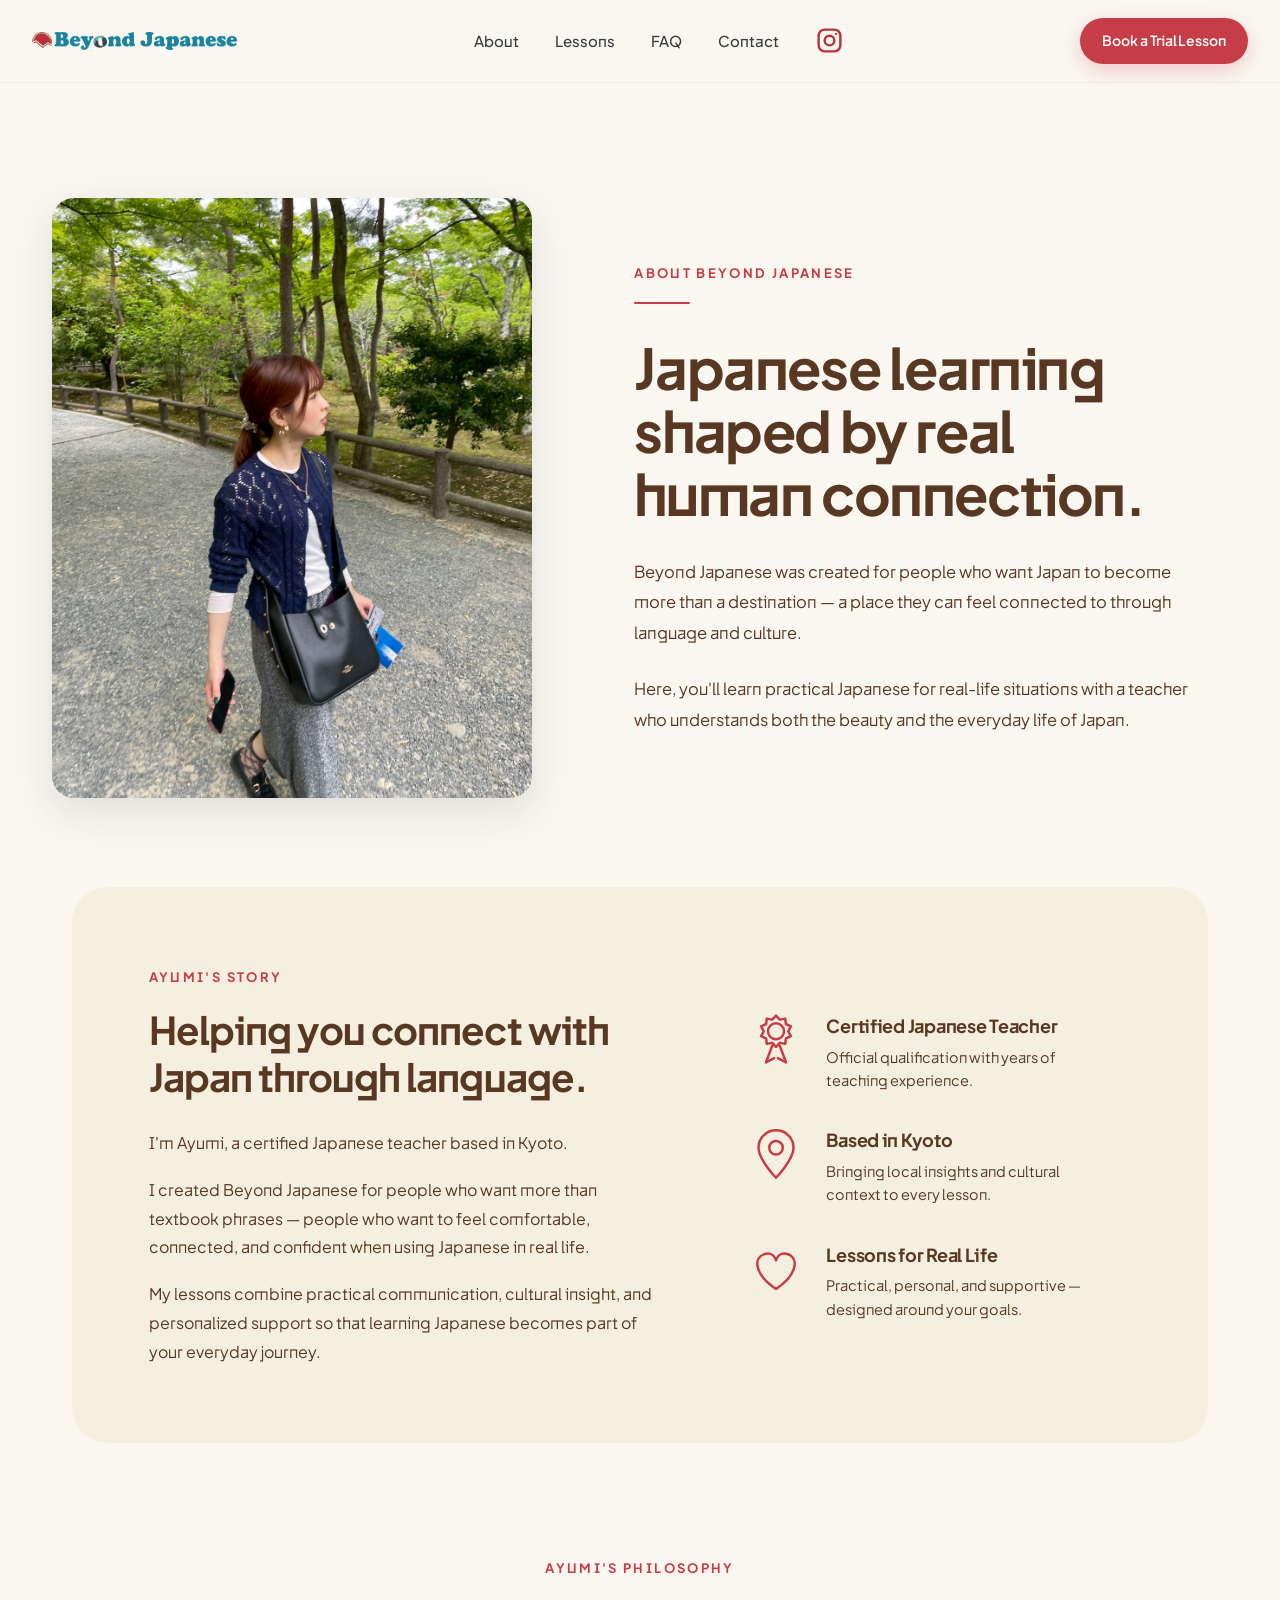
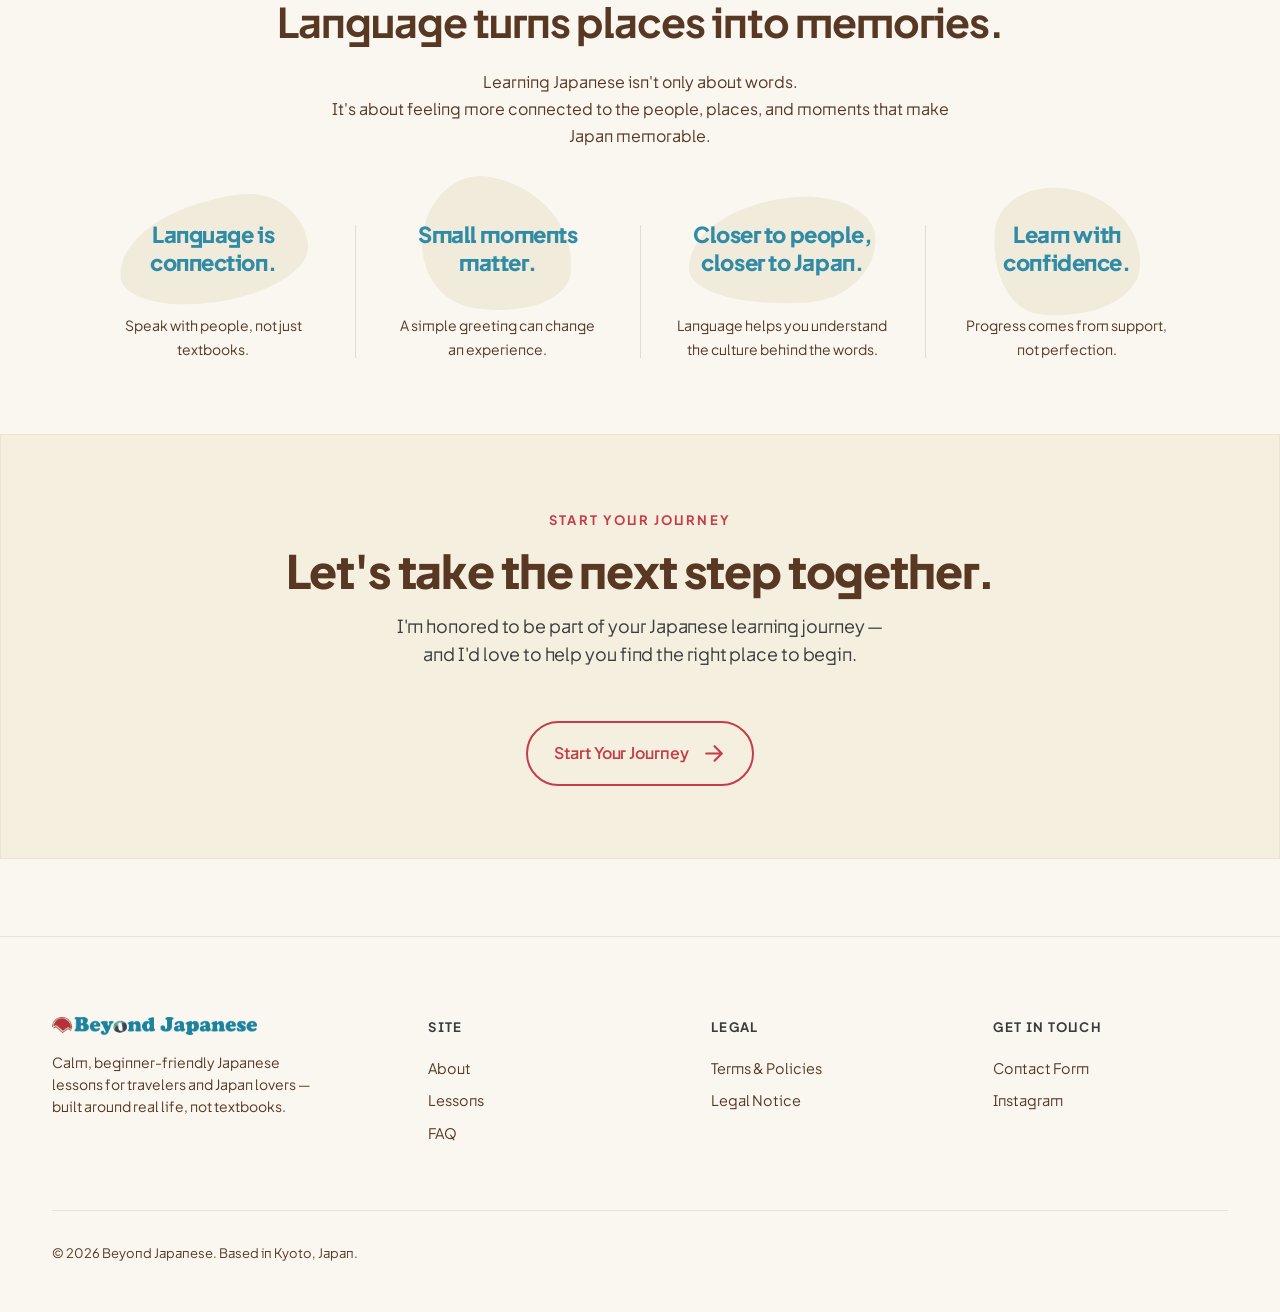
==== commit ab917813: "Add files via upload" ====
--- a/about.html
+++ b/about.html
@@ -1,21 +1,98 @@
 <!DOCTYPE html>
 <html lang="en">
 <head>
-<meta charset="UTF-8" />
-<meta name="viewport" content="width=device-width, initial-scale=1.0" />
+<meta charset="UTF-8">
+<meta name="viewport" content="width=device-width, initial-scale=1.0">
 <title>About — Beyond Japanese</title>
-<link rel="preconnect" href="https://fonts.googleapis.com" />
-<link rel="preconnect" href="https://fonts.gstatic.com" crossorigin />
-<link href="https://fonts.googleapis.com/css2?family=Plus+Jakarta+Sans:wght@400;500;600;700;800&family=JetBrains+Mono:wght@400;500&display=swap" rel="stylesheet" />
-<link rel="stylesheet" href="styles.css" />
-<link rel="stylesheet" href="about-styles.css" />
+<link rel="preconnect" href="https://fonts.googleapis.com">
+<link rel="preconnect" href="https://fonts.gstatic.com" crossorigin>
+<link href="https://fonts.googleapis.com/css2?family=Plus+Jakarta+Sans:wght@400;500;600;700;800&family=JetBrains+Mono:wght@400;500&display=swap" rel="stylesheet">
+<link rel="stylesheet" href="styles.css">
+<link rel="stylesheet" href="about-styles.css">
 </head>
 <body>
-<div id="root"></div>
-<script src="https://unpkg.com/react@18.3.1/umd/react.development.js" integrity="sha384-hD6/rw4ppMLGNu3tX5cjIb+uRZ7UkRJ6BPkLpg4hAu/6onKUg4lLsHAs9EBPT82L" crossorigin="anonymous"></script>
-<script src="https://unpkg.com/react-dom@18.3.1/umd/react-dom.development.js" integrity="sha384-u6aeetuaXnQ38mYT8rp6sbXaQe3NL9t+IBXmnYxwkUI2Hw4bsp2Wvmx4yRQF1uAm" crossorigin="anonymous"></script>
-<script src="https://unpkg.com/@babel/standalone@7.29.0/babel.min.js" integrity="sha384-m08KidiNqLdpJqLq95G/LEi8Qvjl/xUYll3QILypMoQ65QorJ9Lvtp2RXYGBFj1y" crossorigin="anonymous"></script>
-<script type="text/babel" src="sections.jsx?v=2"></script>
-<script type="text/babel" src="about-page.jsx?v=2"></script>
+<div class="about-page">
+<header class="header" data-screen-label="01 Header">
+  <div class="header-inner">
+    <a href="index.html" class="logo" aria-label="Beyond Japanese — back to home"><img src="images/logo.png" alt="Beyond Japanese" class="logo-img"></a>
+    <nav class="nav" aria-label="Primary">
+      <a href="about.html">About</a>
+      <a href="index.html#pricing">Lessons</a>
+      <a href="faq.html">FAQ</a>
+      <a href="contact.html">Contact</a>
+      <a href="https://www.instagram.com/beyond_japanese.ayumi/" target="_blank" rel="noopener" aria-label="Instagram" class="nav-ig"><svg width="21" height="21" viewBox="0 0 24 24" fill="none" stroke="currentColor" stroke-width="2" stroke-linecap="round" stroke-linejoin="round" style="width:25px;height:25px;"><g><rect x="3" y="3" width="18" height="18" rx="5" style="stroke: rgb(183, 51, 64);"></rect><circle cx="12" cy="12" r="4" style="stroke: rgb(183, 51, 64);"></circle><circle cx="17.5" cy="6.5" r="1" stroke="none" style="fill: rgb(183, 51, 64);"></circle></g></svg></a>
+    </nav>
+    <a href="https://cal.com/beyond-japanese-lesson/30min" target="_blank" rel="noopener" class="btn btn-primary btn-sm">Book a Trial Lesson</a>
+  </div>
+</header>
+<main>
+  <section class="about-intro" data-screen-label="01 About Intro">
+    <div class="container"><div class="about-intro-grid">
+      <div class="about-intro-photo"><img src="images/ayumi-arashiyama.JPEG" alt="Ayumi in Kyoto"></div>
+      <div class="about-intro-text">
+        <span class="about-eyebrow-label">About Beyond Japanese</span>
+        <span class="about-divider" aria-hidden="true"></span>
+        <h1 class="about-serif" style="font-family: 'Plus Jakarta Sans'; color: rgb(88, 56, 34);">Japanese learning shaped by real human connection.</h1>
+        <p>Beyond Japanese was created for people who want Japan to become more than a destination — a place they can feel connected to through language and culture.</p>
+        <p>Here, you'll learn practical Japanese for real-life situations with a teacher who understands both the beauty and the everyday life of Japan.</p>
+      </div>
+    </div></div>
+  </section>
+  <section class="about-panel" data-screen-label="02 About Story">
+    <div class="about-panel-inner"><div class="story-grid">
+      <div class="story-copy">
+        <span class="about-eyebrow-label">Ayumi's Story</span>
+        <h2 class="about-serif">Helping you connect with Japan through language.</h2>
+        <p>I'm Ayumi, a certified Japanese teacher based in Kyoto.</p>
+        <p>I created Beyond Japanese for people who want more than textbook phrases — people who want to feel comfortable, connected, and confident when using Japanese in real life.</p>
+        <p>My lessons combine practical communication, cultural insight, and personalized support so that learning Japanese becomes part of your everyday journey.</p>
+      </div>
+      <div class="story-credentials">
+        <div class="credential"><div class="credential-icon" aria-hidden="true"><svg viewBox="0 0 48 48" width="100%" height="100%" aria-hidden="true"><g fill="none" stroke="currentColor" stroke-width="2" stroke-linecap="round" stroke-linejoin="round"><path d="M21 28.5 L16 42 L22.5 38.5 M27 28.5 L32 42 L25.5 38.5"></path><path d="M24 4.5 L27 7.7 L31.4 6.9 L31.9 11.2 L35.9 13.1 L33.8 17 L35.9 20.9 L31.9 22.8 L31.4 27.1 L27 26.3 L24 29.5 L21 26.3 L16.6 27.1 L16.1 22.8 L12.1 20.9 L14.2 17 L12.1 13.1 L16.1 11.2 L16.6 6.9 L21 7.7 Z"></path><circle cx="24" cy="17" r="6.4"></circle></g></svg></div><div class="credential-text"><h3>Certified Japanese Teacher</h3><p>Official qualification with years of teaching experience.</p></div></div>
+        <div class="credential"><div class="credential-icon" aria-hidden="true"><svg viewBox="0 0 48 48" width="100%" height="100%" aria-hidden="true"><g fill="none" stroke="currentColor" stroke-width="2" stroke-linecap="round" stroke-linejoin="round"><path d="M24 5 a14 14 0 0 1 14 14 c0 9.5-14 24-14 24 S10 28.5 10 19 A14 14 0 0 1 24 5 z"></path><circle cx="24" cy="19" r="5.4"></circle></g></svg></div><div class="credential-text"><h3>Based in Kyoto</h3><p>Bringing local insights and cultural context to every lesson.</p></div></div>
+        <div class="credential"><div class="credential-icon" aria-hidden="true"><svg viewBox="0 0 48 48" width="100%" height="100%" aria-hidden="true"><g fill="none" stroke="currentColor" stroke-width="2" stroke-linecap="round" stroke-linejoin="round"><path d="M24 40 C 6 28, 6 14.5, 15 12 C 20.3 10.5, 23 14, 24 17 C 25 14, 27.7 10.5, 33 12 C 42 14.5, 42 28, 24 40 Z"></path></g></svg></div><div class="credential-text"><h3>Lessons for Real Life</h3><p>Practical, personal, and supportive — designed around your goals.</p></div></div>
+      </div>
+    </div></div>
+  </section>
+  <section class="philosophy-section" data-screen-label="03 Philosophy">
+    <div class="container">
+      <div class="philosophy-head">
+        <span class="about-eyebrow-label">Ayumi's Philosophy</span>
+        <h2 class="about-serif">Language turns places into <span class="underline-accent">memories</span>.</h2>
+        <p class="philosophy-sub">Learning Japanese isn't only about words.<br>It's about feeling more connected to the people, places, and moments that make Japan memorable.</p>
+      </div>
+      <div class="philosophy-grid">
+        <div class="philosophy-item"><h3>Language is<br>connection.</h3><span class="philosophy-rule" aria-hidden="true"></span><p>Speak with people, not just textbooks.</p></div>
+        <div class="philosophy-item"><h3>Small moments<br>matter.</h3><span class="philosophy-rule" aria-hidden="true"></span><p>A simple greeting can change an experience.</p></div>
+        <div class="philosophy-item"><h3>Closer to people,<br>closer to Japan.</h3><span class="philosophy-rule" aria-hidden="true"></span><p>Language helps you understand the culture behind the words.</p></div>
+        <div class="philosophy-item"><h3>Learn with<br>confidence.</h3><span class="philosophy-rule" aria-hidden="true"></span><p>Progress comes from support, not perfection.</p></div>
+      </div>
+    </div>
+  </section>
+  <section class="about-close" data-screen-label="04 About Close">
+    <div class="about-close-inner">
+      <span class="about-close-eyebrow">Start your journey</span>
+      <h2>Let's take the next step together.</h2>
+      <p>I'm honored to be part of your Japanese learning journey —<br>and I'd love to help you find the right place to begin.</p>
+      <a href="https://cal.com/beyond-japanese-lesson/30min" target="_blank" rel="noopener" class="btn btn-outline-red">Start Your Journey <svg width="18" height="18" viewBox="0 0 24 24" fill="none" stroke="currentColor" stroke-width="2" stroke-linecap="round" stroke-linejoin="round" style="width:25px;height:25px;"><path d="M5 12h14M13 5l7 7-7 7"></path></svg></a>
+    </div>
+  </section>
+</main>
+<footer class="footer" id="contact" data-screen-label="12 Footer">
+  <div class="container">
+    <div class="footer-grid">
+      <div>
+        <a href="index.html" class="logo" style="margin-bottom: 0px;"><img src="images/logo.png" alt="Beyond Japanese" class="logo-img"></a>
+        <p class="footer-tag">Calm, beginner-friendly Japanese lessons for travelers and Japan lovers — built around real life, not textbooks.</p>
+      </div>
+      <div class="footer-col"><h4>Site</h4><a href="index.html#about">About</a><a href="index.html#pricing">Lessons</a><a href="index.html#faq">FAQ</a></div>
+      <div class="footer-col"><h4>Legal</h4><a href="terms-policies.html">Terms &amp; Policies</a><a href="legal.html">Legal Notice</a></div>
+      <div class="footer-col"><h4>Get in Touch</h4><a href="contact.html">Contact Form</a><a href="https://www.instagram.com/beyond_japanese.ayumi/" target="_blank" rel="noopener">Instagram</a></div>
+    </div>
+    <div class="footer-bottom"><span>© 2026 Beyond Japanese. Based in Kyoto, Japan.</span></div>
+  </div>
+</footer>
+</div>
+<script src="app.js"></script>
 </body>
-</html>
+</html>
--- a/styles.css
+++ b/styles.css
@@ -28,6 +28,8 @@
 
 * { box-sizing: border-box; }
 html, body { margin: 0; padding: 0; }
+html { scroll-behavior: smooth; }
+:target, #pricing, #about, #faq, #lessons, #contact { scroll-margin-top: 92px; }
 
 body {
   font-family: 'Plus Jakarta Sans', system-ui, -apple-system, sans-serif;
@@ -143,6 +145,28 @@
 }
 .btn-ghost:hover { background: var(--beige-deep); }
 
+.btn-outline {
+  background: transparent;
+  color: var(--blue);
+  border: 1.5px solid var(--blue);
+}
+.btn-outline:hover {
+  background: rgba(13, 122, 153, 0.08);
+  transform: translateY(-1px);
+}
+.btn-outline-red {
+  background: transparent;
+  color: var(--red);
+  border: 2.5px solid var(--red);
+  padding-left: 26px;
+  padding-right: 26px;
+}
+.btn-outline-red:hover {
+  background: var(--red);
+  color: var(--white);
+  transform: translateY(-1px);
+}
+
 .btn-sm { padding: 12px 22px; font-size: 14px; }
 
 /* Header */
@@ -208,11 +232,18 @@
 }
 .nav a svg { display: block; }
 .nav a:hover { color: var(--blue); }
+.nav-ig {
+  display: inline-flex;
+  align-items: center;
+  transition: transform 0.2s ease, opacity 0.2s ease;
+}
+.nav-ig svg { width: 29px !important; height: 29px !important; }
+.nav-ig:hover { transform: scale(1.12); opacity: 0.82; }
 
 /* Hero */
 .hero {
   position: relative;
-  min-height: 92vh;
+  min-height: 78vh;
   overflow: hidden;
   background: var(--cream);
 }
@@ -243,10 +274,9 @@
       rgba(250,248,244,0) 100%),
     linear-gradient(rgba(250,248,244,0.30), rgba(250,248,244,0.30)),
     linear-gradient(180deg,
-      rgba(250,247,241,0.20) 0%,
-      rgba(250,247,241,0.12) 30%,
-      rgba(250,247,241,0.30) 58%,
-      rgba(250,247,241,0.85) 84%,
+      rgba(250,247,241,0) 0%,
+      rgba(250,247,241,0.10) 55%,
+      rgba(250,247,241,0.70) 84%,
       var(--cream) 100%),
     radial-gradient(ellipse 90% 70% at 50% 60%, rgba(250,247,241,0.30) 0%, rgba(250,247,241,0) 75%);
   pointer-events: none;
@@ -255,7 +285,7 @@
 .hero-fade::after {
   content: "";
   position: absolute; inset: 0;
-  background: linear-gradient(180deg, transparent 75%, var(--cream) 100%);
+  background: linear-gradient(180deg, transparent 84%, var(--cream) 100%);
   pointer-events: none;
 }
 .hero-content {
@@ -263,7 +293,7 @@
   z-index: 2;
   max-width: 1240px;
   margin: 0 auto;
-  padding: 120px 32px 140px;
+  padding: 100px 32px 88px;
 }
 .hero-eyebrow {
   font-size: 14px;
@@ -274,7 +304,7 @@
   margin-bottom: 28px;
 }
 .hero h1 {
-  margin-bottom: 32px;
+  margin-bottom: 24px;
   max-width: 900px;
   color: var(--blue);
   line-height: 1.22;
@@ -302,7 +332,7 @@
   line-height: 1.6;
   color: var(--brown);
   max-width: 560px;
-  margin-bottom: 44px;
+  margin-bottom: 14px;
   text-wrap: pretty;
 }
 .hero-ctas {
@@ -316,6 +346,7 @@
   color: var(--brown);
   font-style: italic;
   max-width: 480px;
+  margin-bottom: 36px;
 }
 
 /* Sections */
@@ -338,6 +369,8 @@
 .section-head .lead { max-width: 620px; margin: 0 auto; }
 
 /* Designed-for section — simple 2×2 icon + text benefit grid */
+.section-cream.section:first-of-type,
+.designed-section { padding-top: 80px; }
 .designed-head { margin-bottom: 72px; }
 .fan-divider {
   display: flex;
@@ -442,8 +475,10 @@
 .about {
   display: grid;
   grid-template-columns: 1fr 1.05fr;
-  gap: 64px;
+  gap: 56px;
   align-items: stretch;
+  max-width: 1040px;
+  margin: 0 auto;
 }
 .about-content {
   display: flex;
@@ -589,21 +624,24 @@
 .about-link:hover { gap: 14px; }
 
 /* Practical Japanese */
-/* Practical Japanese — 4-column cards: text overlaid on full-bleed photo */
+/* Practical Japanese — 2×2 large immersive photo cards (desktop) */
+.practical-head { margin-bottom: 44px; }
+.practical-head h2 { margin-bottom: 12px; }
+.practical-head .lead { max-width: 680px; }
 .scenes-grid {
   display: grid;
-  grid-template-columns: repeat(4, 1fr);
-  gap: 18px;
-  max-width: 940px;
+  grid-template-columns: repeat(2, 1fr);
+  gap: 24px;
+  max-width: 960px;
   margin: 0 auto;
 }
 .scene-card {
   position: relative;
-  aspect-ratio: 4 / 5;
-  border-radius: 22px;
+  aspect-ratio: 16 / 9;
+  border-radius: 24px;
   overflow: hidden;
   background: var(--white);
-  box-shadow: 0 1px 2px rgba(31, 42, 46, 0.04), 0 10px 28px rgba(31, 42, 46, 0.05);
+  box-shadow: 0 1px 2px rgba(31, 42, 46, 0.04), 0 14px 36px rgba(31, 42, 46, 0.07);
   transition: transform 0.3s ease, box-shadow 0.3s ease;
 }
 .scene-card:hover {
@@ -636,33 +674,34 @@
   left: 0;
   right: 0;
   bottom: 0;
-  padding: 20px 20px 22px;
+  padding: 28px 30px 28px;
   z-index: 2;
 }
 .scene-title {
-  font-size: 17px;
+  font-size: 23px;
   font-weight: 800;
   letter-spacing: -0.02em;
-  line-height: 1.2;
+  line-height: 1.18;
   color: #fff;
-  margin: 0 0 10px;
+  margin: 0 0 12px;
   text-wrap: balance;
   text-shadow: 0 1px 3px rgba(0,0,0,0.55), 0 2px 18px rgba(0,0,0,0.45);
 }
 .scene-title::after {
   content: "";
   display: block;
-  width: 30px;
+  width: 34px;
   height: 2px;
   margin-top: 10px;
   background: var(--blue);
   border-radius: 999px;
 }
 .scene-desc {
-  font-size: 13px;
-  line-height: 1.55;
+  font-size: 15.5px;
+  line-height: 1.62;
   color: rgba(255,255,255,0.94);
   text-wrap: pretty;
+  max-width: 42ch;
   text-shadow: 0 1px 3px rgba(0,0,0,0.5), 0 2px 14px rgba(0,0,0,0.4);
 }
 
@@ -789,11 +828,12 @@
 
 /* Testimonials */
 /* Testimonials — single-card carousel */
+.testimonials-title { font-size: clamp(31px, 3.7vw, 47px); }
 .tcarousel {
   display: flex;
   align-items: center;
-  gap: 20px;
-  max-width: 900px;
+  gap: 12px;
+  max-width: 920px;
   margin: 0 auto;
 }
 .tcarousel-viewport {
@@ -803,52 +843,68 @@
 }
 .tcarousel-track {
   display: flex;
+  align-items: stretch;
   gap: 24px;
-  transition: transform 0.5s cubic-bezier(0.4, 0, 0.2, 1);
+  transition: transform 0.55s cubic-bezier(0.4, 0, 0.2, 1);
 }
 .tcarousel-slide {
   flex: 0 0 calc((100% - (var(--tpv) - 1) * 24px) / var(--tpv));
   min-width: 0;
   display: flex;
+  align-items: stretch;
 }
 .testimonial {
   background: var(--white);
   border-radius: var(--radius-card);
-  padding: 32px 30px;
+  padding: 40px 44px;
   box-shadow: var(--shadow-card);
   display: flex;
   flex-direction: column;
+  align-items: flex-start;
+  text-align: left;
   margin: 0;
   width: 100%;
+  height: 100%;
   position: relative;
-  min-height: 300px;
-}
-.testimonial-mark {
-  font-size: 64px;
-  line-height: 0.8;
+  min-height: 280px;
+}
+.testimonial-stars {
+  color: #e0a92e;
+  font-size: 24px;
+  letter-spacing: 4px;
+  margin-bottom: 14px;
+  width: 100%;
+  text-align: center;
+}
+.testimonial-headline {
+  font-size: clamp(21px, 2vw, 26px);
   font-weight: 800;
-  color: var(--beige-deep);
-  height: 36px;
-  display: block;
-  margin-bottom: 6px;
-  font-family: Georgia, serif;
-}
-.testimonial-quote {
-  font-size: 16px;
-  line-height: 1.62;
+  line-height: 1.28;
+  letter-spacing: -0.022em;
   color: var(--ink);
+  margin: 0 0 18px;
+  text-wrap: balance;
+}
+.testimonial-body {
+  font-size: 15.5px;
+  line-height: 1.78;
+  color: var(--brown);
   margin: 0 0 24px;
-  flex: 1;
   text-wrap: pretty;
-  font-weight: 500;
+  flex: 0 1 auto;
 }
 .testimonial-by {
-  display: flex;
-  flex-direction: column;
-  gap: 3px;
+  margin-top: auto;
+  display: flex;
+  flex-direction: row;
+  align-items: center;
+  flex-wrap: wrap;
+  gap: 8px;
 }
 .testimonial-name { font-weight: 700; font-size: 16px; color: var(--ink); }
-.testimonial-meta { font-size: 13px; color: var(--stone); letter-spacing: 0.01em; }
+.testimonial-flag { font-size: 20px; }
+.testimonial-sep { color: var(--stone-light); font-size: 14px; }
+.testimonial-meta { font-size: 13px; color: var(--stone); letter-spacing: 0.01em; font-weight: 600; }
 
 .tcarousel-arrow {
   flex-shrink: 0;
@@ -1054,7 +1110,7 @@
 /* Pricing */
 .pricing-head {
   max-width: 1080px;
-  margin: 0 auto 64px;
+  margin: 0 auto 10px;
   text-align: left;
 }
 .pricing-head .eyebrow {
@@ -1089,7 +1145,7 @@
   background: var(--white);
   border: 1px solid var(--line);
   border-radius: 24px;
-  padding: 44px 40px 40px;
+  padding: 28px 40px 38px;
   display: flex;
   flex-direction: column;
   position: relative;
@@ -1102,52 +1158,98 @@
   border-color: rgba(13, 122, 153, 0.28);
 }
 .price-card.featured {
-  background: #F4EFE6;
+  background: #F8F3EA;
   border-color: rgba(13, 122, 153, 0.22);
   box-shadow: 0 1px 2px rgba(31, 42, 46, 0.03), 0 12px 32px rgba(122, 90, 50, 0.07);
 }
 .price-name {
-  font-size: 26px;
+  font-size: 21px;
   font-weight: 800;
   letter-spacing: -0.02em;
   text-transform: none;
   color: var(--ink);
-  margin-bottom: 22px;
+  margin-bottom: 28px;
   line-height: 1.2;
+  text-align: center;
 }
 .featured .price-name { color: var(--ink); }
 .price-amount {
-  font-size: clamp(44px, 4vw, 54px);
+  font-size: clamp(34px, 3vw, 42px);
   font-weight: 800;
   letter-spacing: -0.03em;
   line-height: 1;
   color: var(--blue);
-  margin-bottom: 10px;
+  margin-top: 0;
+  margin-bottom: 2px;
   display: block;
+  text-align: center;
 }
 .featured .price-amount { color: var(--blue); }
 .price-unit {
-  font-size: 16px;
+  font-size: 19px;
   color: var(--ink-soft);
   font-weight: 500;
-  letter-spacing: -0.005em;
+  letter-spacing: -0.015em;
   margin-bottom: 0;
+  text-align: center;
 }
 .featured .price-unit { color: var(--ink-soft); }
+/* Trial/Single: gentle gap between price and duration */
+.price-amount + .price-unit { margin-top: 8px; }
+/* Package: keep Save $10 connected to the lessons line below it */
+.price-note + .price-unit { margin-top: 4px; }
+/* Trial/Single: duration sits inline next to the price, smaller & dark */
+.price-inline-unit {
+  font-size: 18px;
+  font-weight: 600;
+  color: var(--ink-soft);
+  letter-spacing: -0.01em;
+}
 .price-note {
-  font-size: 14px;
-  font-weight: 500;
+  font-size: 16px;
+  font-weight: 700;
   color: var(--red);
   margin-top: 4px;
   min-height: 1.2em; /* reserve savings row on every card so dividers align */
   letter-spacing: -0.005em;
+  text-align: center;
 }
 .price-rule {
   display: block;
   height: 0;
   border-top: 1px dashed rgba(88, 56, 34, 0.28);
-  margin: 24px 0 0;
-}
+  margin: 18px 0 0;
+}
+/* Wrappers flatten so desktop & mobile keep the original single-column flow */
+.price-col-main,
+.price-col-extra { display: contents; }
+/* Package "Includes:" value list */
+.price-includes { margin-top: 18px; }
+.price-includes-label {
+  display: block;
+  font-size: 13px;
+  font-weight: 700;
+  color: var(--brown);
+  margin-bottom: 9px;
+  letter-spacing: 0.02em;
+}
+.price-benefits {
+  display: flex;
+  flex-direction: column;
+  gap: 8px;
+  margin: 16px 0 0;
+  padding: 0;
+  list-style: none;
+}
+.price-benefits li {
+  display: flex;
+  align-items: flex-start;
+  gap: 9px;
+  font-size: 14.5px;
+  line-height: 1.4;
+  color: var(--brown);
+}
+.price-check { color: var(--blue); font-weight: 700; flex-shrink: 0; }
 .price-desc {
   font-size: 15.5px;
   line-height: 1.75;
@@ -1155,6 +1257,7 @@
   margin-top: 24px;
   flex: 1 1 auto;
   text-wrap: pretty;
+  text-align: left;
 }
 .featured .price-desc {
   color: var(--brown);
@@ -1172,7 +1275,7 @@
   border: 1.5px solid var(--red);
   border-radius: 999px;
   padding: 9px 20px;
-  margin-top: 28px;
+  margin-top: 0;
   background: transparent;
 }
 .price-link {
@@ -1185,7 +1288,7 @@
   color: var(--blue);
   text-decoration: none;
   letter-spacing: -0.01em;
-  align-self: center;
+  align-self: flex-start;
   transition: gap 0.2s ease, color 0.2s ease;
 }
 .price-link:hover {
@@ -1270,6 +1373,7 @@
   line-height: 1.65;
   max-width: 720px;
 }
+.faq-item:not(.open) .faq-a { display: none; }
 .faq-more {
   display: inline-flex;
   margin: 56px auto 0;
@@ -1283,7 +1387,31 @@
   border-bottom: 1px solid currentColor;
   padding-bottom: 4px;
 }
-.faq-more-wrap { text-align: center; }
+.faq-more-wrap { text-align: center; margin-bottom: 8px; }
+
+/* FAQ → booking mini CTA */
+#faq .section-head { margin-bottom: 52px; }
+.faq-mini-cta {
+  max-width: 880px;
+  margin: 56px auto 0;
+  text-align: center;
+}
+.faq-mini-cta h3 {
+  font-size: clamp(24px, 2.6vw, 32px);
+  font-weight: 800;
+  letter-spacing: -0.025em;
+  color: var(--ink);
+  margin: 0 0 12px;
+  text-wrap: balance;
+}
+.faq-mini-cta p {
+  font-size: 17px;
+  line-height: 1.65;
+  color: var(--brown);
+  margin: 0 auto 28px;
+  max-width: 520px;
+  text-wrap: pretty;
+}
 
 /* Final CTA — split layout: photo left, deep teal panel right */
 .final-cta {
@@ -1402,11 +1530,37 @@
   display: flex;
   justify-content: space-between;
   align-items: center;
+  gap: 16px;
+  flex-wrap: wrap;
   padding-top: 32px;
   border-top: 1px solid var(--line);
   font-size: 13px;
   color: var(--brown);
 }
+
+/* Language switcher — small utility element */
+.lang-switch {
+  display: inline-flex;
+  align-items: center;
+  gap: 8px;
+  font-size: 14px;
+  font-weight: 500;
+  white-space: nowrap;
+}
+.lang-opt {
+  color: var(--stone);
+  text-decoration: none;
+  transition: color 0.18s ease;
+  padding-bottom: 1px;
+}
+.lang-opt:hover { color: var(--blue); }
+.lang-active {
+  color: var(--ink);
+  font-weight: 700;
+  border-bottom: 1px solid currentColor;
+}
+.lang-sep { color: var(--line); font-weight: 400; }
+.lang-switch-footer { font-size: 13px; }
 
 /* Reveal animation */
 .reveal {
@@ -1447,14 +1601,60 @@
 
   .practical-grid { grid-template-columns: repeat(4, 1fr); gap: 14px; }
   .scenes-grid { grid-template-columns: repeat(2, 1fr); gap: 16px; max-width: 680px; }
-  .scenes-grid .scene-card { aspect-ratio: 16 / 11; }
-
-  .pricing-grid { gap: 16px; max-width: none; }
-  .price-card { padding: 40px 30px 36px; }
-  .price-amount { font-size: 40px; }
-
-  .testimonial { padding: 32px 26px; min-height: 0; }
-  .testimonial-quote { font-size: 16.5px; }
+  .scenes-grid .scene-card { aspect-ratio: 16 / 10; }
+
+  .pricing-grid { grid-template-columns: repeat(2, 1fr); gap: 16px; max-width: 680px; }
+  .pricing-grid .price-card.featured { grid-column: 1 / -1; width: 100%; }
+  .price-card { padding: 36px 30px 32px; }
+  .price-amount { font-size: 38px; }
+
+  /* Featured 4-Lesson Package becomes a 2-column value card on tablet only */
+  .pricing-grid .price-card.featured {
+    display: grid;
+    grid-template-columns: 38% 1fr;
+    column-gap: 0;
+    align-items: stretch;
+    text-align: left;
+    padding: 38px 40px;
+  }
+  .price-card.featured .price-col-main,
+  .price-card.featured .price-col-extra {
+    display: flex;
+    flex-direction: column;
+    justify-content: center;
+  }
+  .price-card.featured .price-col-main { padding-right: 36px; }
+  .price-card.featured .price-col-extra {
+    border-left: 1px solid rgba(88, 56, 34, 0.16);
+    padding-left: 40px;
+  }
+  .price-card.featured .price-badge-slot { justify-content: flex-start; margin-bottom: 14px; }
+  .price-card.featured .price-name { white-space: nowrap; font-size: 21px; text-align: left; }
+  .price-card.featured .price-amount { text-align: left; }
+  .price-card.featured .price-unit { font-size: 16px; font-weight: 500; text-align: left; }
+  .price-card.featured .price-note { text-align: left; }
+  .price-card.featured .price-rule { display: none; }
+  .price-card.featured .price-desc { margin-top: 0; flex: 0 0 auto; }
+  .price-card.featured .price-benefits {
+    display: flex;
+    flex-direction: column;
+    gap: 11px;
+    margin: 18px 0 24px;
+    padding: 0;
+    list-style: none;
+  }
+  .price-card.featured .price-benefits li {
+    display: flex;
+    align-items: center;
+    gap: 11px;
+    font-size: 15px;
+    color: var(--brown);
+    letter-spacing: -0.005em;
+  }
+  .price-card.featured .price-benefits li svg { color: var(--blue); flex-shrink: 0; }
+  .price-card.featured .price-link { align-self: flex-start; margin-top: 4px; }
+
+  .testimonial { padding: 36px 26px; min-height: 0; }
   .tcarousel { gap: 8px; }
   .tcarousel-arrow { width: 42px; height: 42px; }
 }
@@ -1497,6 +1697,15 @@
 
   .pricing-grid { grid-template-columns: 1fr; max-width: 440px; margin: 0 auto; }
   .price-card.featured { transform: none; }
+  /* Reset the tablet 2-column featured card back to the normal stacked card on mobile */
+  .pricing-grid .price-card.featured { display: flex; grid-template-columns: none; text-align: center; padding: 36px 30px 32px; }
+  .price-card.featured .price-col-main,
+  .price-card.featured .price-col-extra { display: contents; }
+  .price-card.featured .price-benefits { display: flex; }
+  .price-card.featured .price-badge-slot { justify-content: center; margin-bottom: 16px; }
+  .price-card.featured .price-rule { display: block; }
+  .price-card.featured .price-desc { margin-top: 24px; }
+  .price-card.featured .price-link { align-self: flex-start; }
   .pricing-cta { flex-direction: column; align-items: flex-start; }
   .pricing-cta-btn { width: 100%; justify-content: center; }
 
@@ -1509,7 +1718,11 @@
   .timeline::before { left: 56px; }
   .timeline-item { grid-template-columns: 56px 1fr; gap: 24px; }
   .timeline-num::after { display: none; }
-  .hero-content { padding: 96px 24px 120px; }
+  .hero-content { padding: 88px 24px 104px; }
+  .hero-ctas .btn { width: auto; }
+  .hero-h1-indent { margin-left: 1.4em; }
+}
+@media (max-width: 480px) {
+  .hero-ctas { flex-direction: column; }
   .hero-ctas .btn { width: 100%; }
-  .hero-h1-indent { margin-left: 1.4em; }
-}
+}
--- a/about-styles.css
+++ b/about-styles.css
@@ -192,6 +192,7 @@
   display: flex;
   flex-direction: column;
   align-items: center;
+  justify-content: center;
 }
 .philosophy-item + .philosophy-item::before {
   content: "";
@@ -202,36 +203,65 @@
   width: 1px;
   background: rgba(31, 42, 46, 0.12);
 }
-.philosophy-icon {
-  width: 60px;
-  height: 60px;
-  margin: 0 auto 22px;
+.philosophy-item h3 {
+  font-size: 22px;
+  font-weight: 800;
+  letter-spacing: -0.02em;
+  line-height: 1.25;
+  color: var(--blue);
+  opacity: 0.85;
+  margin: 0 0 38px;
+  text-wrap: balance;
+  min-height: 2.5em;
   display: flex;
   align-items: center;
   justify-content: center;
-  color: var(--blue);
-}
-.philosophy-icon svg { width: 100%; height: 100%; display: block; }
-.philosophy-item h3 {
-  font-size: 18px;
-  font-weight: 700;
-  letter-spacing: -0.015em;
-  line-height: 1.3;
-  color: var(--ink);
-  margin: 0 0 16px;
-  text-wrap: balance;
+  position: relative;
+  isolation: isolate;
+}
+.philosophy-item h3::before {
+  content: "";
+  position: absolute;
+  z-index: -1;
+  left: 50%;
+  top: 50%;
+  width: 168px;
+  height: 116px;
+  background: var(--beige-deep, #ECE3D2);
+  opacity: 0.72;
+  border-radius: 42% 58% 63% 37% / 55% 44% 56% 45%;
+}
+.philosophy-item:nth-child(1) h3::before {
+  transform: translate(-50%, -49%) rotate(-7deg);
+  border-radius: 68% 32% 55% 45% / 66% 56% 44% 34%;
+  width: 190px;
+  height: 104px;
+}
+.philosophy-item:nth-child(2) h3::before {
+  transform: translate(-50%, -53%) rotate(9deg);
+  border-radius: 36% 64% 60% 40% / 50% 64% 36% 50%;
+  width: 152px;
+  height: 132px;
+}
+.philosophy-item:nth-child(3) h3::before {
+  transform: translate(-50%, -48%) rotate(-4deg);
+  border-radius: 60% 40% 38% 62% / 62% 42% 58% 38%;
+  width: 188px;
+  height: 106px;
+}
+.philosophy-item:nth-child(4) h3::before {
+  transform: translate(-50%, -47%) rotate(6deg);
+  border-radius: 42% 58% 64% 36% / 38% 56% 44% 62%;
+  width: 148px;
+  height: 128px;
 }
 .philosophy-rule {
-  display: block;
-  width: 26px;
-  height: 1.5px;
-  background: var(--red);
-  border-radius: 999px;
-  margin-bottom: 16px;
+  display: none;
 }
 .philosophy-item p {
-  font-size: 14.5px;
-  line-height: 1.65;
+  font-size: 14px;
+  font-weight: 400;
+  line-height: 1.7;
   color: var(--brown);
   margin: 0;
   max-width: 220px;
@@ -240,26 +270,47 @@
 
 /* ---------- Closing line + CTA ---------- */
 .about-close {
+  background: var(--cream);
+  padding: 0 0 clamp(56px, 6vw, 80px);
+}
+.about-close-inner {
+  background: var(--beige);
+  color: var(--ink);
   text-align: center;
-  background: var(--beige);
-  padding: clamp(64px, 7vw, 88px) 32px clamp(72px, 8vw, 100px);
+  padding: clamp(48px, 6vw, 72px) clamp(32px, 6vw, 80px);
+  border: 1px solid var(--beige-deep);
+  border-radius: 0;
+}
+.about-close-eyebrow {
+  display: inline-block;
+  font-size: 13px;
+  font-weight: 700;
+  letter-spacing: 0.16em;
+  text-transform: uppercase;
+  color: var(--red);
+  margin-bottom: 16px;
+}
+.about-close h2 {
+  font-size: clamp(32px, 3.6vw, 46px);
+  font-weight: 800;
+  line-height: 1.08;
+  letter-spacing: -0.025em;
+  color: var(--ink);
+  margin: 0 0 16px;
+  text-wrap: balance;
 }
 .about-close p {
-  font-size: clamp(19px, 2vw, 24px);
-  font-weight: 500;
+  font-size: clamp(16px, 1.4vw, 18px);
+  font-weight: 400;
   color: var(--ink-soft);
-  margin: 0;
-  line-height: 1.5;
-  letter-spacing: -0.012em;
-  text-wrap: balance;
-}
-.about-close .accent {
-  display: block;
-  color: var(--red);
-  margin-top: 6px;
-}
-.about-close .btn {
-  margin-top: 36px;
+  margin: 0 auto;
+  max-width: 540px;
+  line-height: 1.6;
+  letter-spacing: -0.005em;
+  text-wrap: pretty;
+}
+.about-close .btn-outline-red {
+  margin-top: 52px;
 }
 
 /* ---------- Responsive ---------- */
